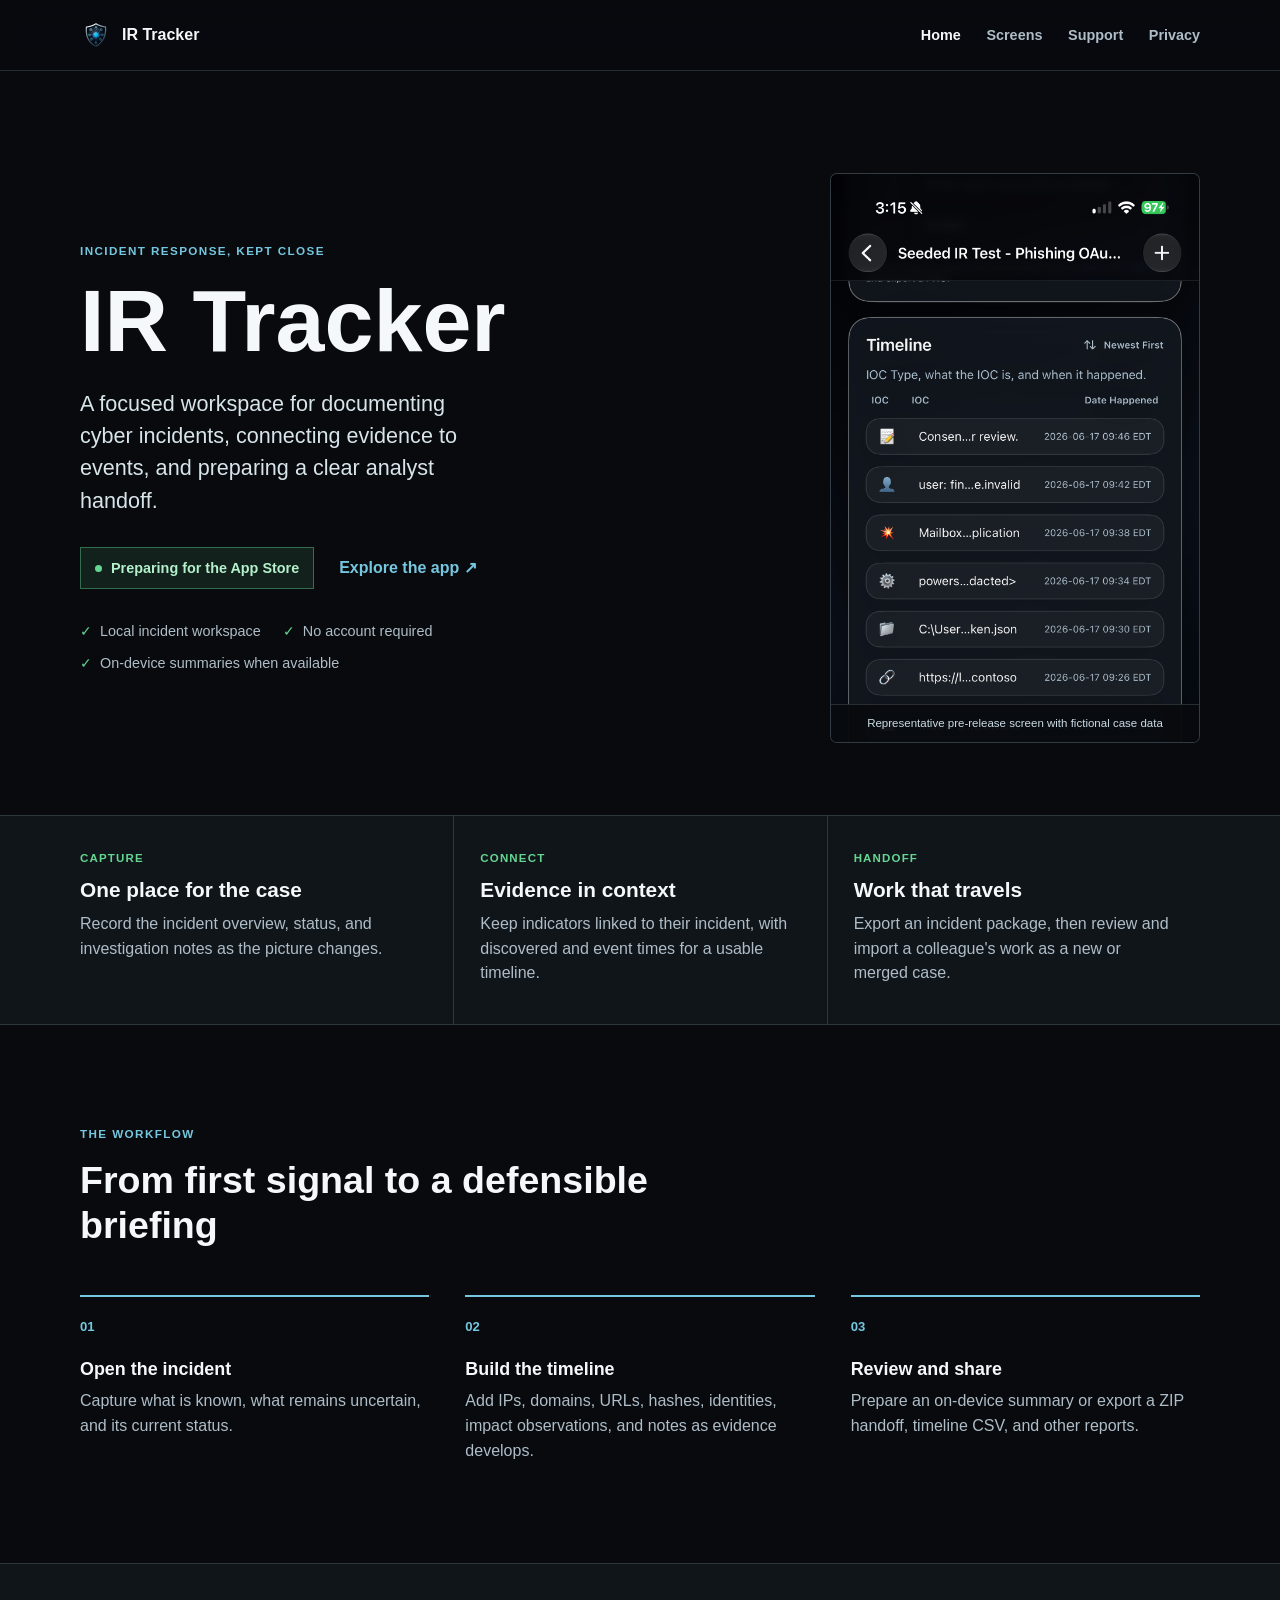
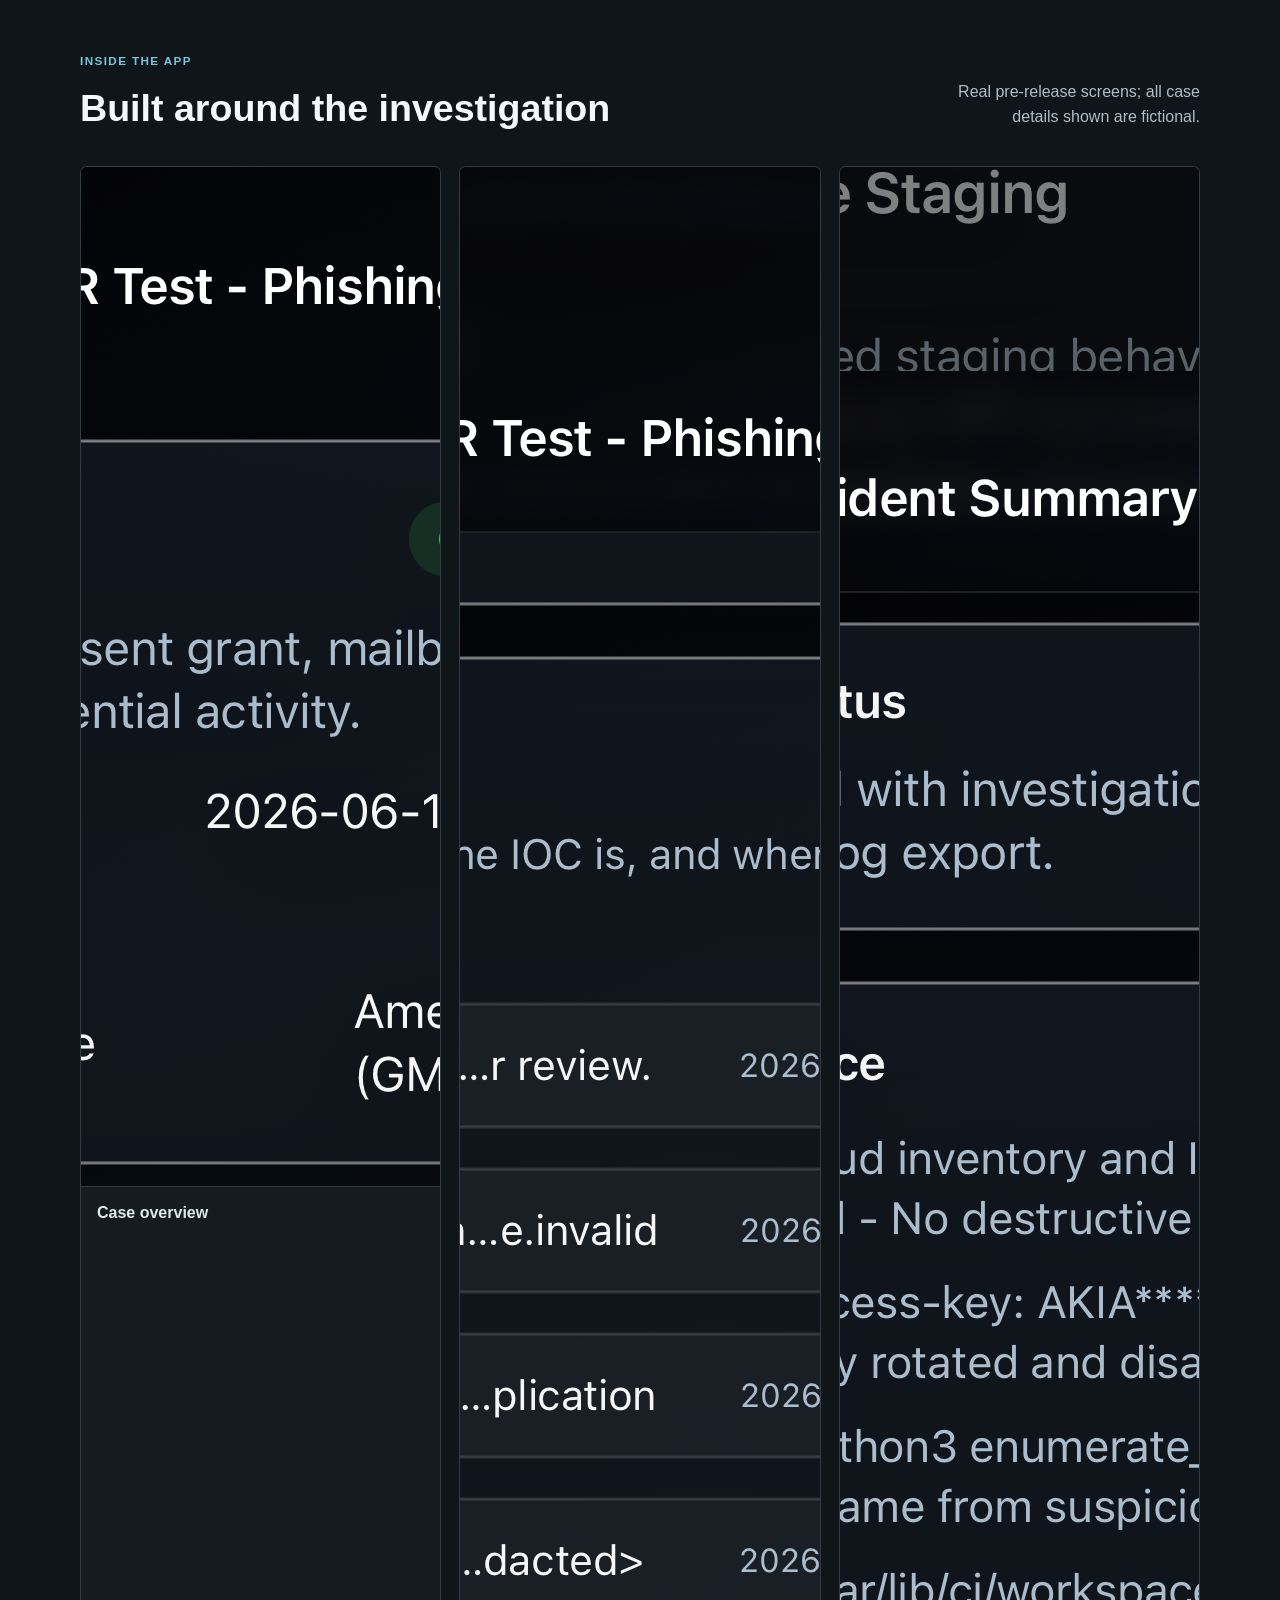
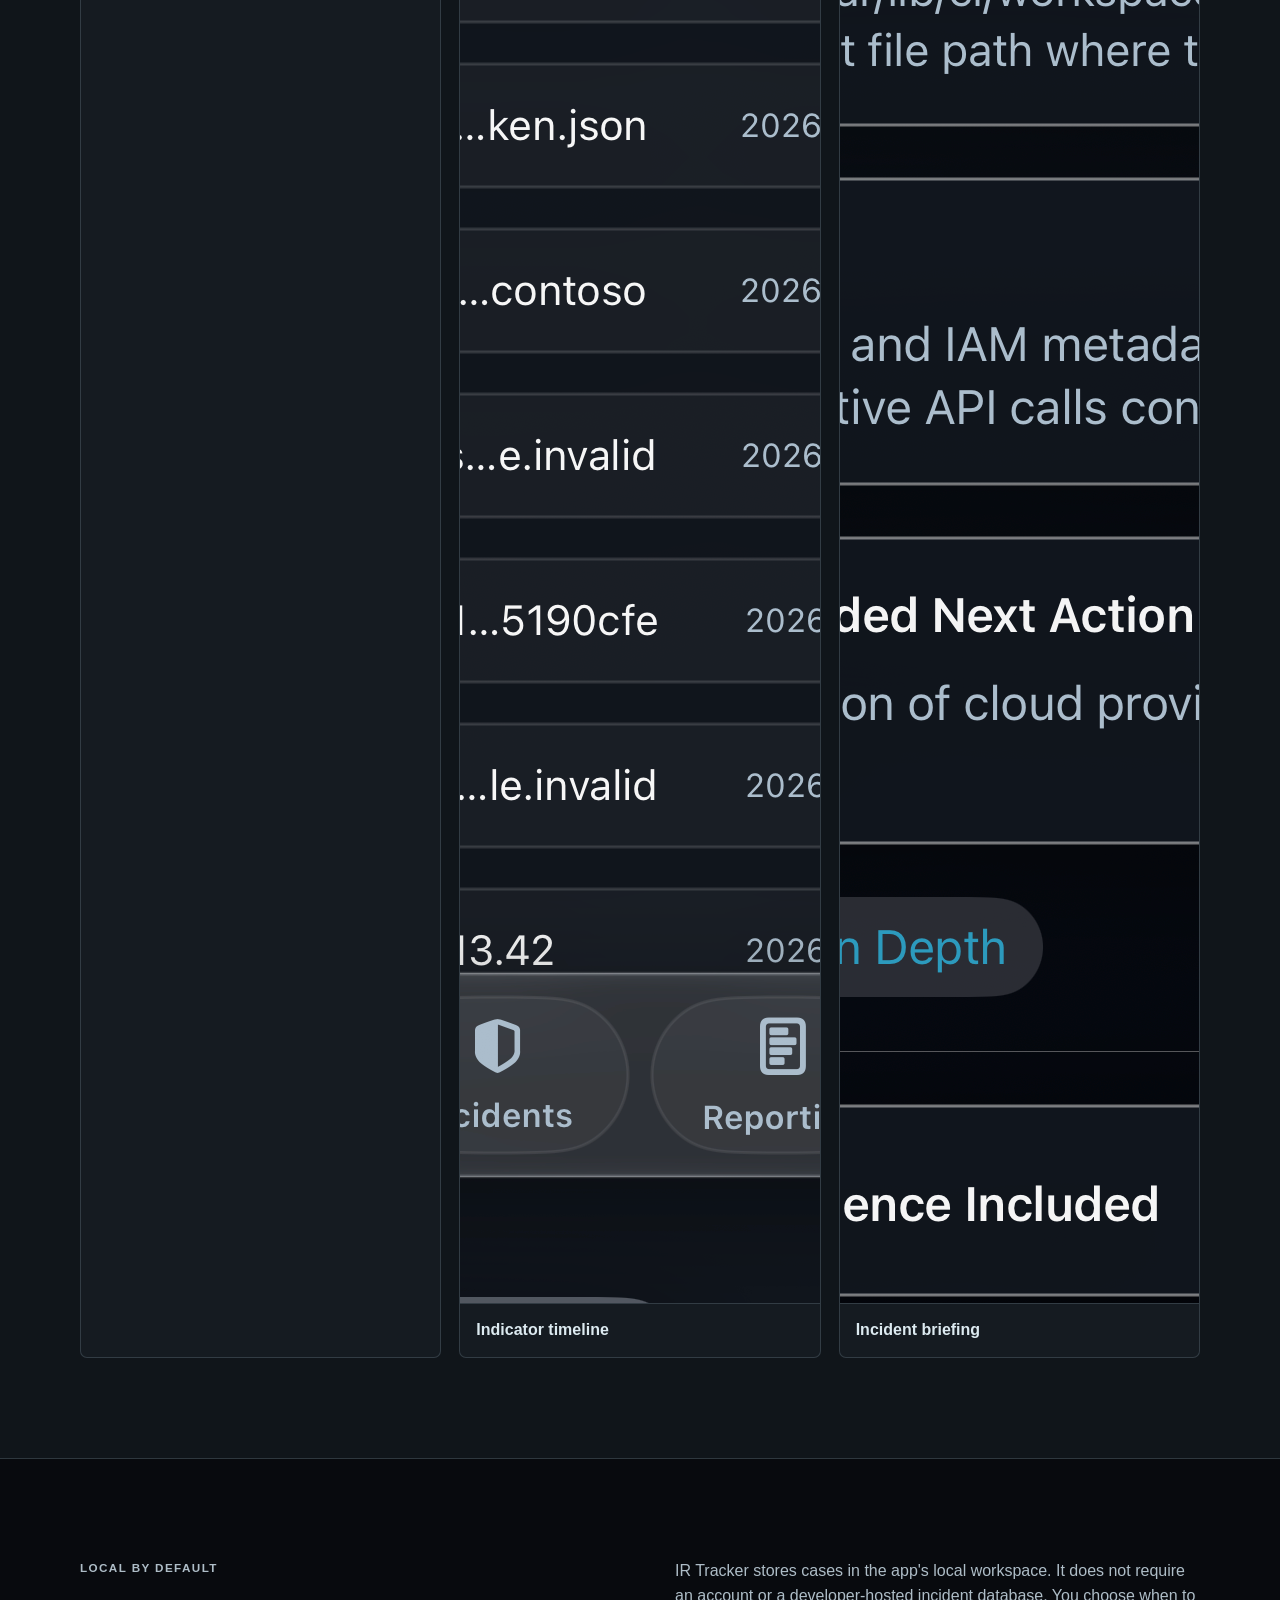
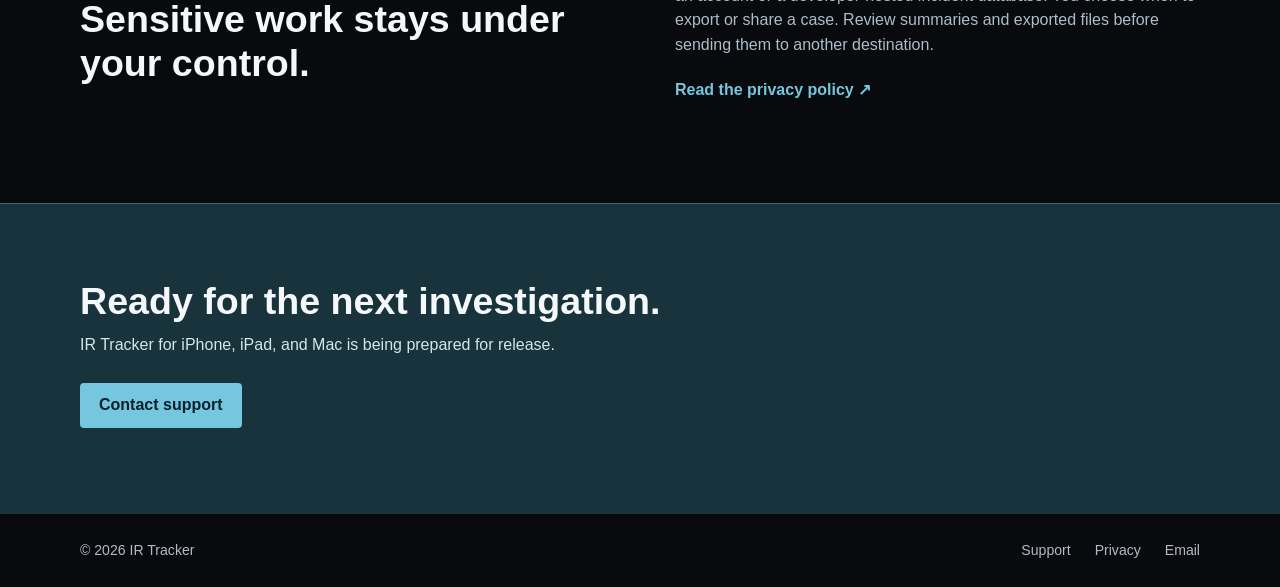
==== index.html @ dd18eca6 "Build IR Tracker public site" ====
<!doctype html>
<html lang="en">
<head>
  <meta charset="utf-8">
  <meta name="viewport" content="width=device-width, initial-scale=1, viewport-fit=cover">
  <meta name="description" content="IR Tracker is a local-first incident response workspace for cases, evidence, timelines, on-device summaries, and analyst handoffs on iPhone, iPad, and Mac.">
  <meta property="og:type" content="website">
  <meta property="og:title" content="IR Tracker | Cybersecurity Incident Tracker">
  <meta property="og:description" content="Keep the investigation, evidence, and handoff in one place.">
  <title>IR Tracker | Cybersecurity Incident Tracker</title>
  <link rel="icon" type="image/png" href="assets/app-icon.png">
  <link rel="apple-touch-icon" href="assets/app-icon.png">
  <link rel="stylesheet" href="styles.css">
</head>
<body>
  <header class="site-header">
    <div class="wrap header-inner">
      <a class="brand" href="index.html" aria-label="IR Tracker home"><img src="assets/app-icon.png" width="32" height="32" alt=""><span>IR Tracker</span></a>
      <nav aria-label="Main navigation"><a href="index.html" aria-current="page">Home</a><a href="#screens">Screens</a><a href="support.html">Support</a><a href="privacy.html">Privacy</a></nav>
    </div>
  </header>

  <main>
    <section class="intro wrap">
      <div class="intro-copy">
        <p class="eyebrow">Incident response, kept close</p>
        <h1>IR Tracker</h1>
        <p class="lead">A focused workspace for documenting cyber incidents, connecting evidence to events, and preparing a clear analyst handoff.</p>
        <div class="intro-actions"><span class="availability">Preparing for the App Store</span><a class="text-link" href="#screens">Explore the app <span aria-hidden="true">↗</span></a></div>
        <ul class="trust-list"><li>Local incident workspace</li><li>No account required</li><li>On-device summaries when available</li></ul>
      </div>
      <div class="intro-preview"><img src="assets/timeline.png" width="1260" height="2736" alt="IR Tracker incident timeline showing indicators and event times for a fictional case"><span>Representative pre-release screen with fictional case data</span></div>
    </section>

    <section class="feature-band">
      <div class="wrap feature-grid">
        <article><span class="feature-label">Capture</span><h2>One place for the case</h2><p>Record the incident overview, status, and investigation notes as the picture changes.</p></article>
        <article><span class="feature-label">Connect</span><h2>Evidence in context</h2><p>Keep indicators linked to their incident, with discovered and event times for a usable timeline.</p></article>
        <article><span class="feature-label">Handoff</span><h2>Work that travels</h2><p>Export an incident package, then review and import a colleague's work as a new or merged case.</p></article>
      </div>
    </section>

    <section class="section wrap workflow" id="workflow">
      <p class="eyebrow">The workflow</p><h2>From first signal to a defensible briefing</h2>
      <div class="steps"><div><span>01</span><h3>Open the incident</h3><p>Capture what is known, what remains uncertain, and its current status.</p></div><div><span>02</span><h3>Build the timeline</h3><p>Add IPs, domains, URLs, hashes, identities, impact observations, and notes as evidence develops.</p></div><div><span>03</span><h3>Review and share</h3><p>Prepare an on-device summary or export a ZIP handoff, timeline CSV, and other reports.</p></div></div>
    </section>

    <section class="screens-band" id="screens"><div class="wrap"><div class="section-heading"><div><p class="eyebrow">Inside the app</p><h2>Built around the investigation</h2></div><p>Real pre-release screens; all case details shown are fictional.</p></div><div class="screen-grid"><figure><img src="assets/incident.png" width="1260" height="1019" loading="lazy" alt="Incident overview and status for a fictional case"><figcaption>Case overview</figcaption></figure><figure><img src="assets/timeline.png" width="1260" height="2736" loading="lazy" alt="Chronological indicator list for a fictional incident"><figcaption>Indicator timeline</figcaption></figure><figure><img src="assets/summary.png" width="1260" height="2736" loading="lazy" alt="On-device incident briefing with status, evidence, impact, and next action"><figcaption>Incident briefing</figcaption></figure></div></div></section>

    <section class="section wrap privacy-note"><div><p class="eyebrow">Local by default</p><h2>Sensitive work stays under your control.</h2></div><div><p>IR Tracker stores cases in the app's local workspace. It does not require an account or a developer-hosted incident database. You choose when to export or share a case. Review summaries and exported files before sending them to another destination.</p><a class="text-link" href="privacy.html">Read the privacy policy <span aria-hidden="true">↗</span></a></div></section>
    <section class="closing"><div class="wrap"><h2>Ready for the next investigation.</h2><p>IR Tracker for iPhone, iPad, and Mac is being prepared for release.</p><a href="mailto:cyberirtracker@gmail.com" class="button">Contact support</a></div></section>
  </main>
  <footer><div class="wrap footer-inner"><span>© 2026 IR Tracker</span><div><a href="support.html">Support</a><a href="privacy.html">Privacy</a><a href="mailto:cyberirtracker@gmail.com">Email</a></div></div></footer>
</body>
</html>
---- styles.css ----
:root{color-scheme:dark;--bg:#080a0e;--surface:#151b21;--surface2:#1c252b;--text:#f4f8fa;--muted:#aebdc7;--line:rgba(180,211,225,.18);--cyan:#75c7df;--green:#65d692;--amber:#e9bd69}
*{box-sizing:border-box}
html{scroll-behavior:smooth}
body{margin:0;background:var(--bg);color:var(--text);font:16px/1.55 "Avenir Next","SF Pro Display","Segoe UI",sans-serif;-webkit-text-size-adjust:100%}
img{max-width:100%;display:block}
a{color:var(--cyan)}
a:hover{color:#b0e8f5}
a:focus-visible{outline:2px solid var(--amber);outline-offset:4px}
.wrap{width:min(1120px,calc(100% - 40px));margin-inline:auto}
.site-header{position:sticky;top:0;z-index:10;background:rgba(8,10,14,.93);border-bottom:1px solid var(--line);backdrop-filter:blur(12px);padding-top:env(safe-area-inset-top,0px)}
.header-inner{min-height:70px;display:flex;align-items:center;justify-content:space-between;gap:20px}
.brand{display:inline-flex;align-items:center;gap:10px;color:var(--text);text-decoration:none;font-weight:750;white-space:nowrap}
.brand img{border-radius:7px}
nav{display:flex;align-items:center;gap:clamp(12px,2vw,28px);flex-wrap:wrap}
nav a{color:var(--muted);text-decoration:none;font-size:.9rem;font-weight:600}
nav a[aria-current],nav a:hover{color:var(--text)}
h1,h2,h3,p{margin:0}
h1{font-size:clamp(3rem,7vw,5.5rem);line-height:1.05;letter-spacing:0}
h2{font-size:clamp(1.65rem,3vw,2.35rem);line-height:1.18}
h3{font-size:1.12rem;line-height:1.3}
.eyebrow{color:var(--cyan);text-transform:uppercase;font-size:.73rem;letter-spacing:.12em;font-weight:800;margin-bottom:15px}
.intro{display:grid;grid-template-columns:minmax(0,1fr) minmax(250px,370px);align-items:center;gap:clamp(36px,7vw,100px);padding-block:clamp(58px,8vw,112px) 72px}
.intro-copy{max-width:610px}
.lead{font-size:clamp(1.12rem,2vw,1.35rem);color:#d7e5eb;max-width:34ch;margin-top:20px;line-height:1.5}
.intro-actions{display:flex;flex-wrap:wrap;align-items:center;gap:25px;margin-top:30px}
.availability{display:inline-flex;align-items:center;min-height:42px;padding:8px 14px;border:1px solid rgba(101,214,146,.42);background:rgba(101,214,146,.11);color:#b3f0cb;font-size:.9rem;font-weight:700}
.availability:before{content:"";width:7px;height:7px;background:var(--green);border-radius:50%;margin-right:9px}
.text-link{text-decoration:none;font-weight:700}
.trust-list{display:flex;flex-wrap:wrap;gap:10px 22px;color:var(--muted);font-size:.9rem;padding:0;margin:31px 0 0;list-style:none}
.trust-list li:before{content:"✓";color:var(--green);margin-right:8px}
.intro-preview{height:min(570px,58vw);min-height:380px;position:relative;overflow:hidden;border:1px solid var(--line);border-radius:7px;background:var(--surface)}
.intro-preview img{width:100%;height:100%;object-fit:cover;object-position:top}
.intro-preview span{position:absolute;bottom:0;left:0;right:0;background:rgba(8,10,14,.95);border-top:1px solid var(--line);color:#cbdce4;font-size:.72rem;padding:10px 14px;text-align:center}
.feature-band{border-block:1px solid var(--line);background:#10151a}
.feature-grid{display:grid;grid-template-columns:repeat(3,minmax(0,1fr))}
.feature-grid article{padding:34px 26px 38px 0}
.feature-grid article+article{border-left:1px solid var(--line);padding-left:26px}
.feature-label{display:block;color:var(--green);font-size:.72rem;text-transform:uppercase;letter-spacing:.1em;font-weight:800;margin-bottom:10px}
.feature-grid h2{font-size:1.3rem;margin-bottom:9px}
.feature-grid p,.steps p,.section-heading>p,.privacy-note p{color:var(--muted)}
.section{padding-block:100px}
.workflow h2{max-width:650px}
.steps{display:grid;grid-template-columns:repeat(3,minmax(0,1fr));gap:36px;margin-top:48px}
.steps div{border-top:2px solid var(--cyan);padding-top:17px}
.steps span{color:var(--cyan);font-size:.82rem;font-weight:800}
.steps h3{margin:19px 0 8px}
.screens-band{padding:88px 0 100px;background:#10151a;border-block:1px solid var(--line)}
.section-heading{display:flex;justify-content:space-between;align-items:end;gap:32px;margin-bottom:36px}
.section-heading>p{max-width:28ch;text-align:right}
.screen-grid{display:grid;grid-template-columns:1fr 1fr 1fr;gap:18px}
figure{margin:0;background:var(--surface);border:1px solid var(--line);border-radius:7px;overflow:hidden}
figure img{width:100%;aspect-ratio:4/5;object-fit:cover;object-position:top;background:#080a0e}
figcaption{padding:14px 16px;color:#dceaf0;font-weight:700;border-top:1px solid var(--line)}
.privacy-note{display:grid;grid-template-columns:1fr 1fr;gap:70px}
.privacy-note p{margin:0 0 20px}
.closing{padding:75px 0 85px;background:#18333b;border-top:1px solid rgba(117,199,223,.34)}
.closing h2{margin-bottom:10px}
.closing p{color:#d2e6eb;margin-bottom:25px}
.button{display:inline-flex;padding:10px 19px;min-height:44px;align-items:center;background:var(--cyan);color:#08202a;font-weight:800;text-decoration:none;border-radius:4px}
.button:hover{background:#aee5f1;color:#08202a}
footer{border-top:1px solid var(--line);color:var(--muted);padding:26px 0 calc(26px + env(safe-area-inset-bottom,0px));font-size:.88rem}
.footer-inner,.footer-inner div{display:flex;justify-content:space-between;gap:24px;flex-wrap:wrap}
footer a{color:var(--muted);text-decoration:none}
.document{max-width:820px;padding-block:70px 100px;min-height:70vh}
.document h1{font-size:clamp(2.6rem,6vw,4.25rem);margin-bottom:24px}
.document p{color:#c9d7df;line-height:1.72;margin-bottom:20px}
.document .document-lead{font-size:1.17rem;color:var(--text);line-height:1.6;margin-bottom:28px}
.document h2{font-size:1.4rem;margin:42px 0 10px;padding-top:14px;border-top:1px solid var(--line)}
.faq{border-top:1px solid var(--line)}
.faq section{padding:22px 0;border-bottom:1px solid var(--line)}
.faq h3{margin-bottom:8px}
.faq p{margin:0}
@media(max-width:760px){.header-inner{align-items:start;flex-direction:column;padding-block:13px;gap:9px}nav{width:100%;gap:17px}.intro{grid-template-columns:1fr;padding-top:48px;gap:37px}.intro-preview{width:min(400px,100%);height:480px;min-height:0}.feature-grid,.steps,.screen-grid,.privacy-note{grid-template-columns:1fr}.feature-grid article,.feature-grid article+article{border-left:0;border-top:1px solid var(--line);padding:22px 0}.section{padding-block:64px}.steps{gap:27px;margin-top:33px}.screens-band{padding-block:64px}.section-heading{display:block}.section-heading>p{text-align:left;margin-top:16px}.screen-grid{grid-template-columns:repeat(2,minmax(0,1fr))}.screen-grid figure:first-child{grid-column:1/-1}.privacy-note{gap:24px}}
@media(max-width:480px){.wrap{width:calc(100% - 32px)}.screen-grid{grid-template-columns:1fr}.screen-grid figure:first-child{grid-column:auto}figure img{aspect-ratio:4/4}.intro-preview{height:430px}nav{gap:13px}nav a{font-size:.84rem}}
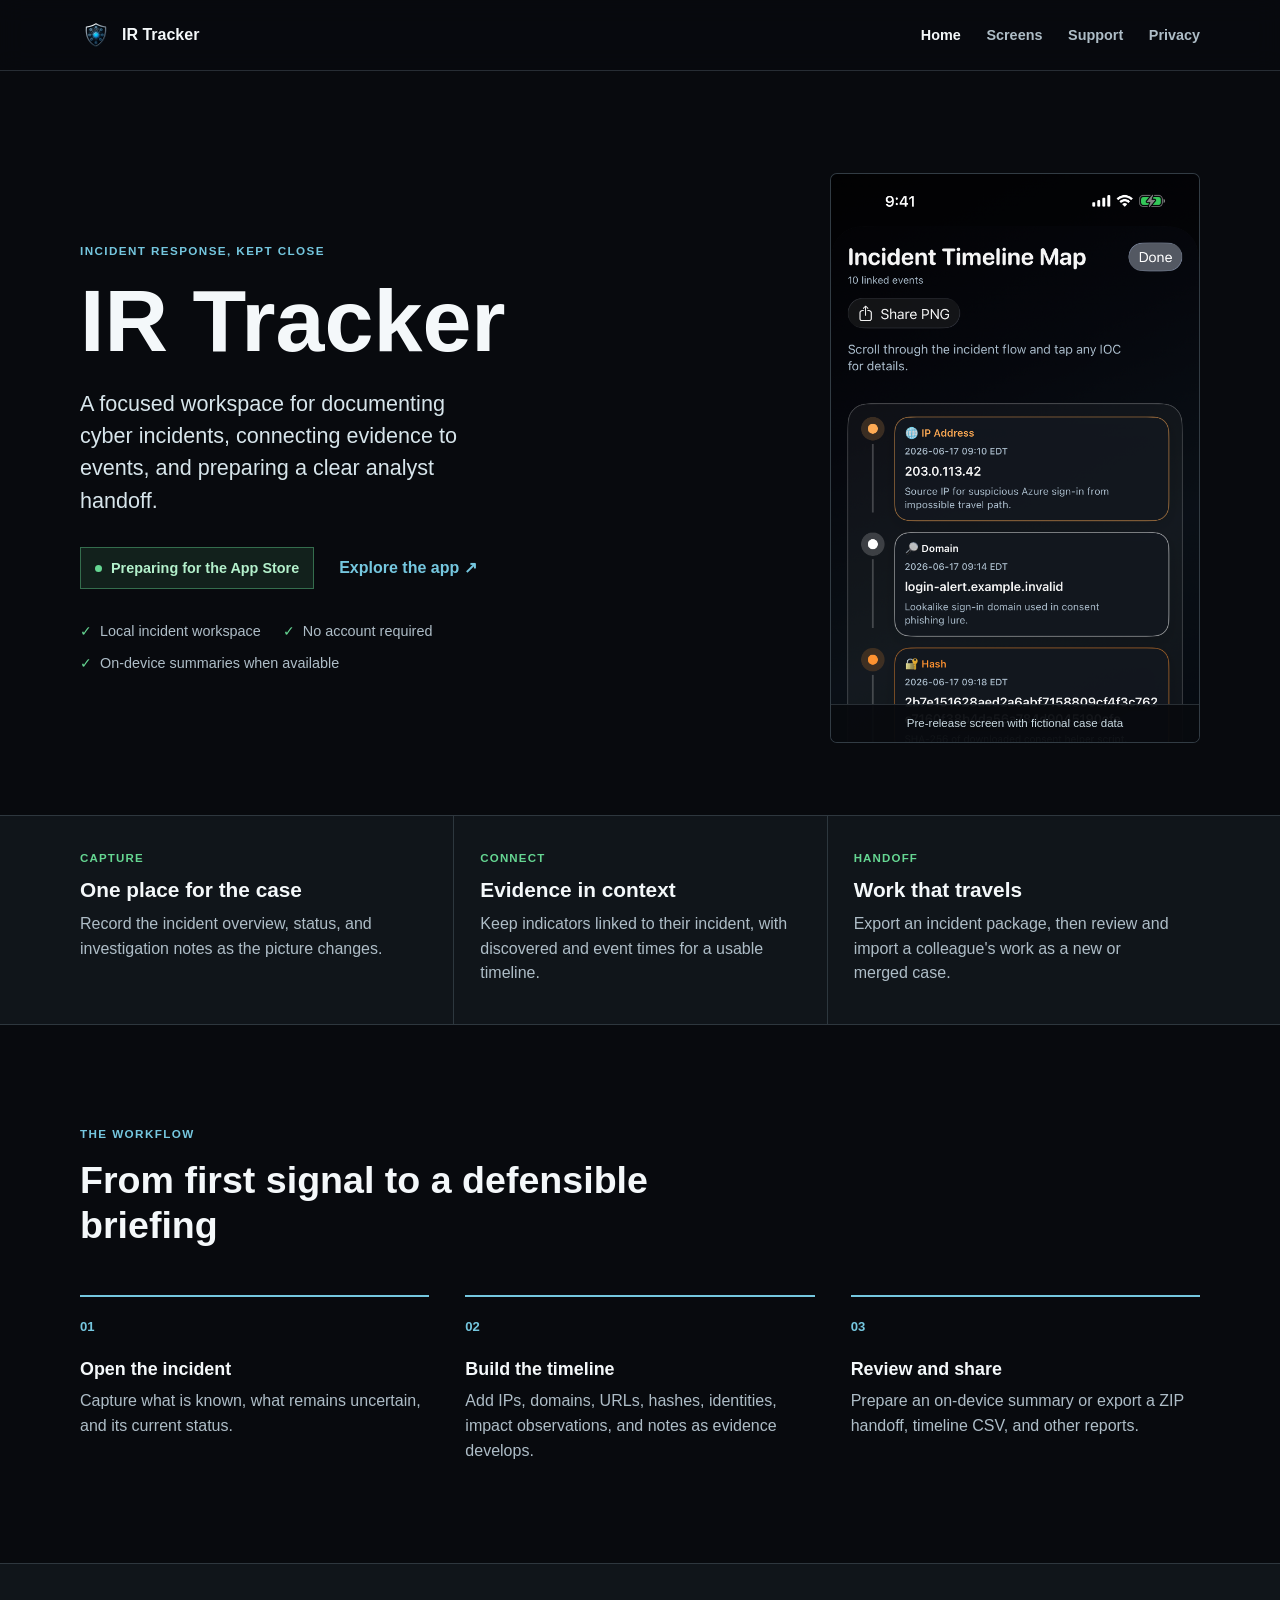
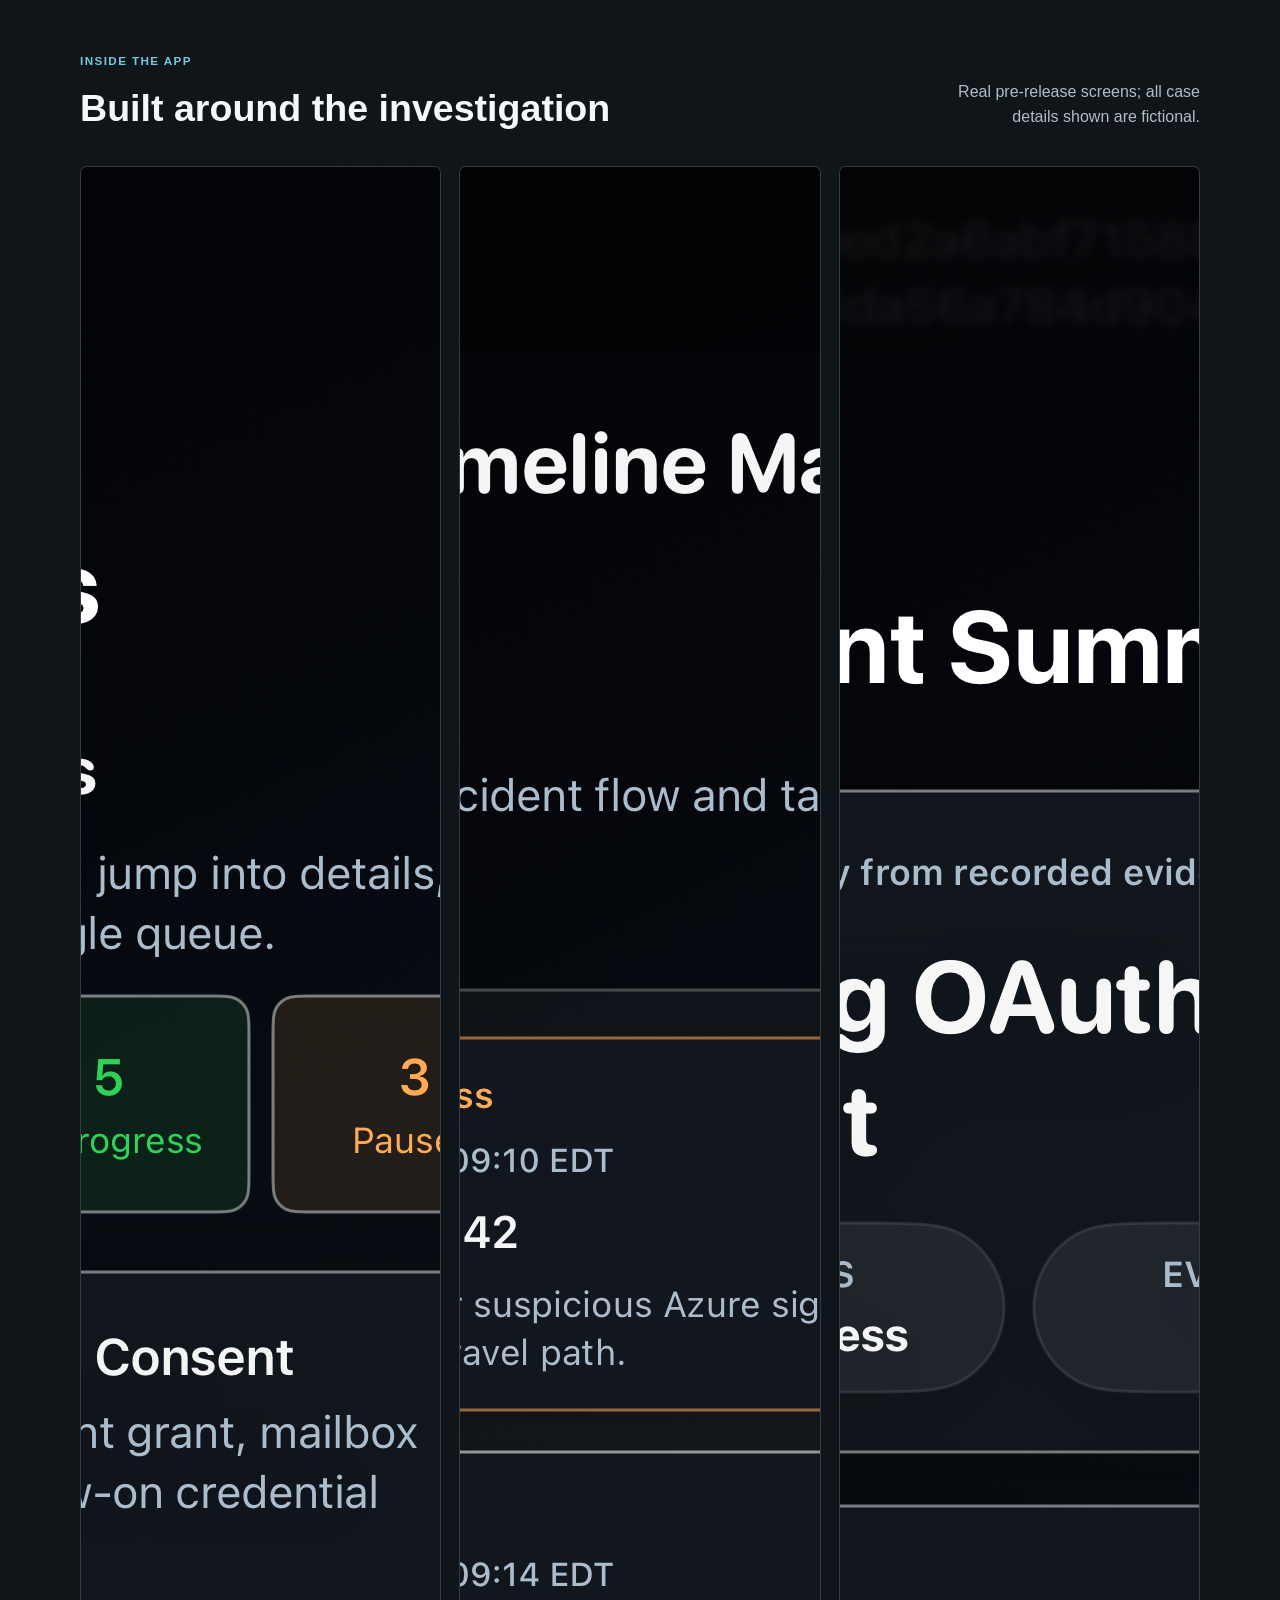
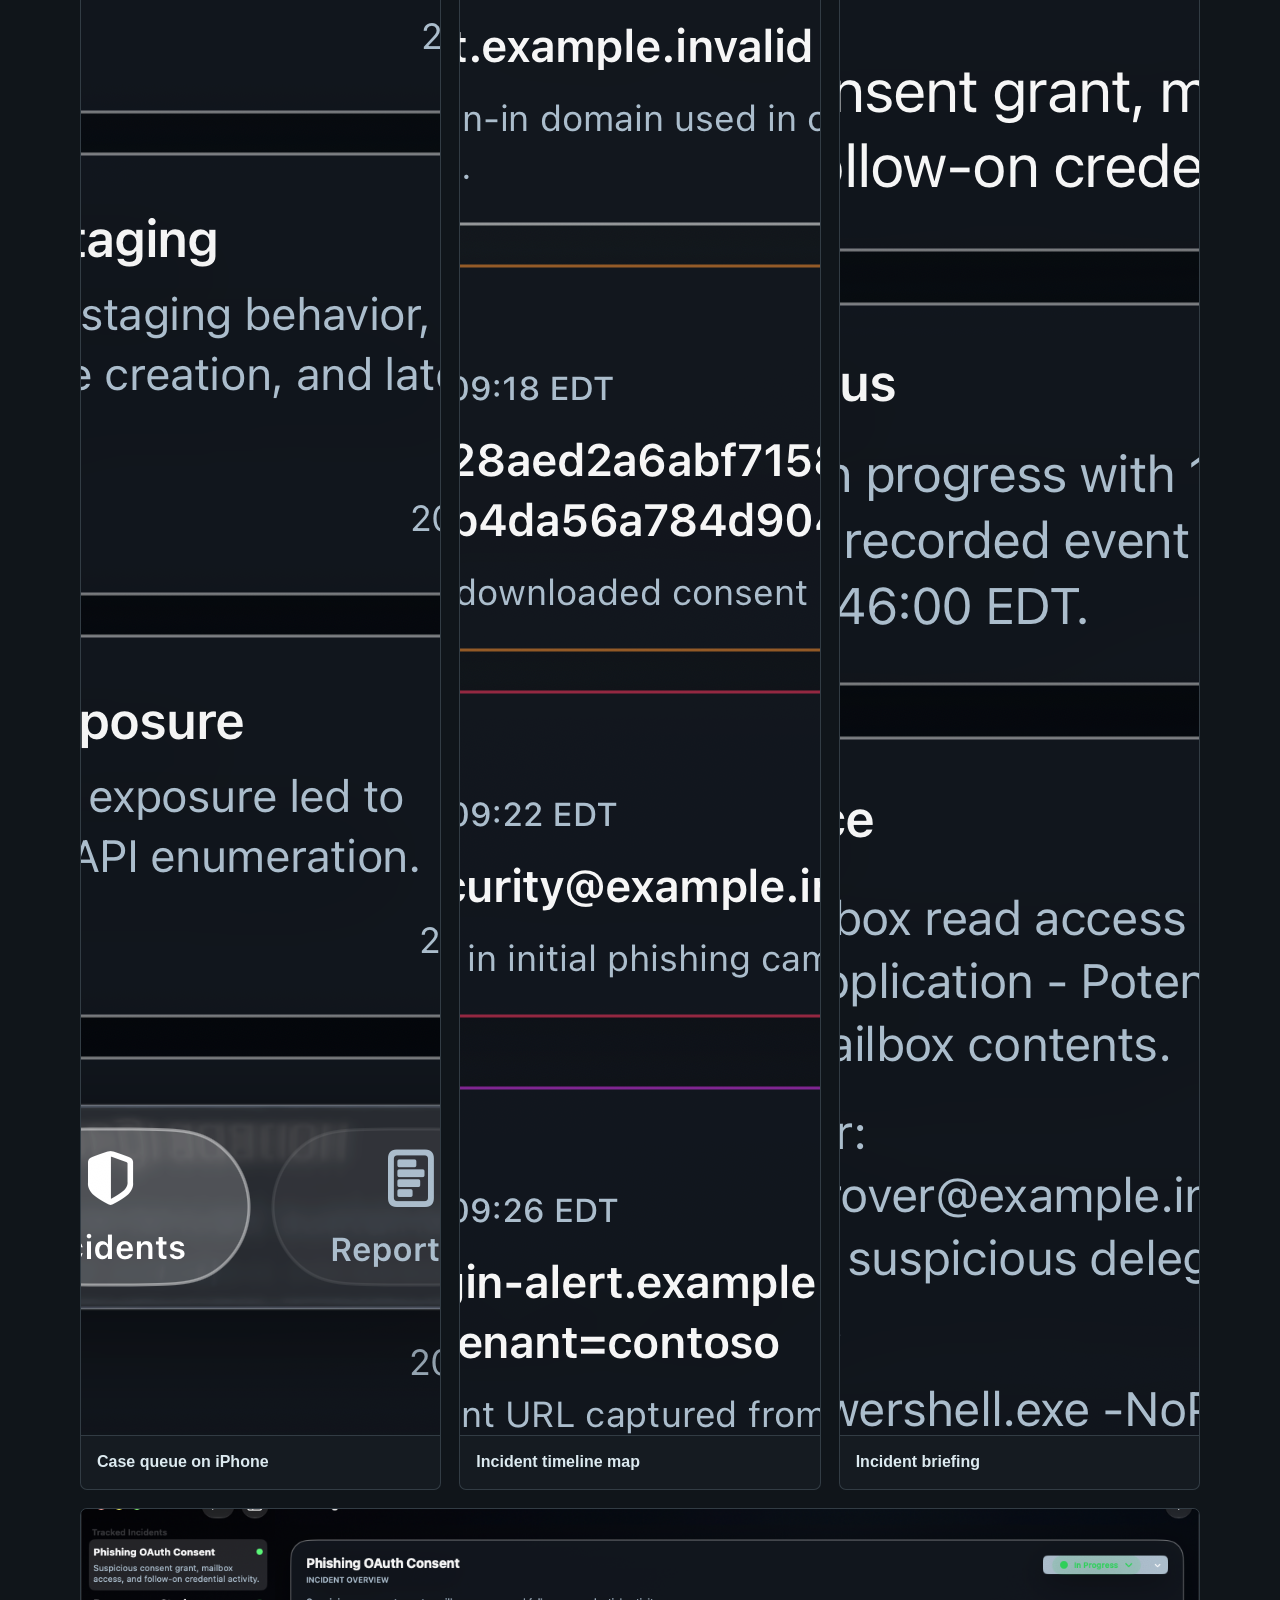
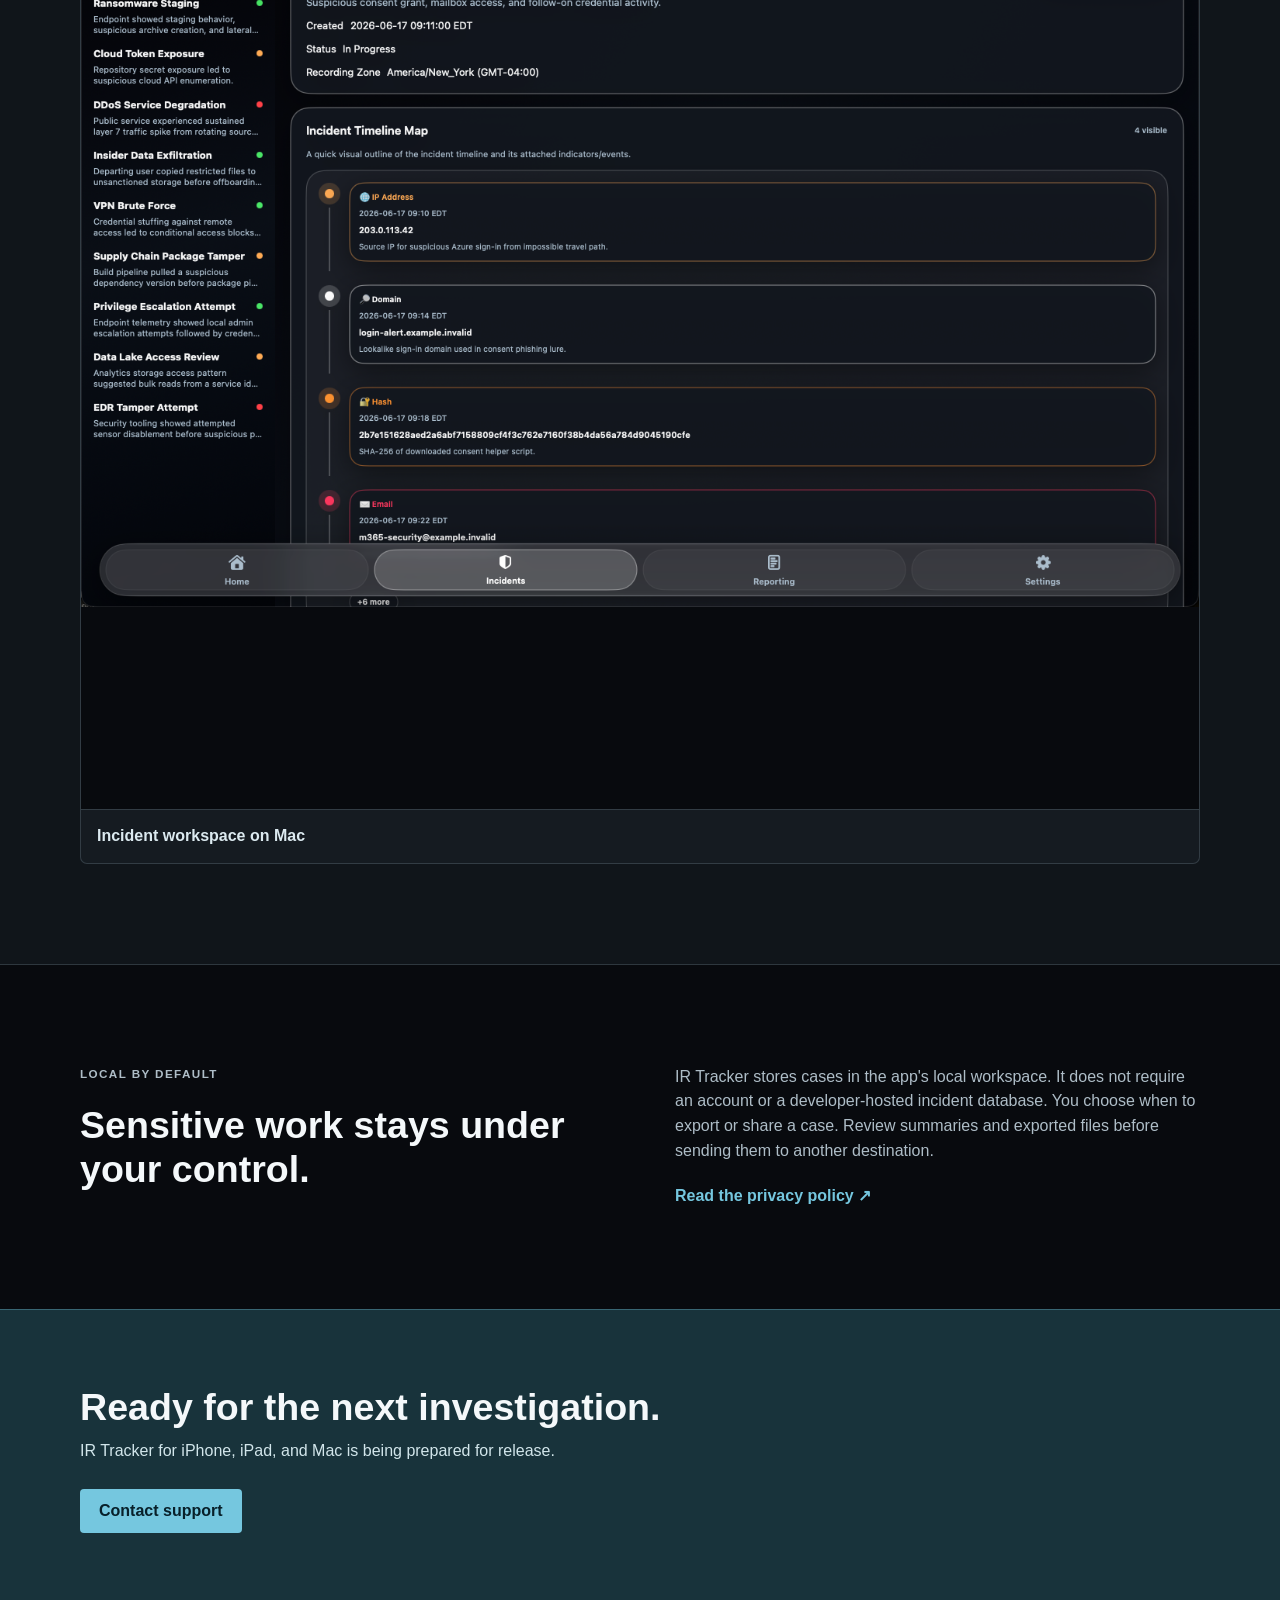
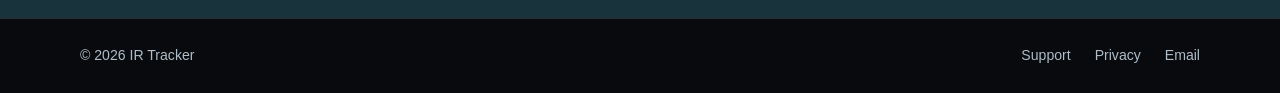
==== commit 75f4a787: "Refresh site screenshots for iPhone and Mac" ====
--- a/index.html
+++ b/index.html
@@ -29,7 +29,7 @@
         <div class="intro-actions"><span class="availability">Preparing for the App Store</span><a class="text-link" href="#screens">Explore the app <span aria-hidden="true">↗</span></a></div>
         <ul class="trust-list"><li>Local incident workspace</li><li>No account required</li><li>On-device summaries when available</li></ul>
       </div>
-      <div class="intro-preview"><img src="assets/timeline.png" width="1260" height="2736" alt="IR Tracker incident timeline showing indicators and event times for a fictional case"><span>Representative pre-release screen with fictional case data</span></div>
+      <div class="intro-preview"><img src="assets/timeline.png" width="1320" height="2868" alt="IR Tracker timeline map connecting indicators and events for a fictional incident"><span>Pre-release screen with fictional case data</span></div>
     </section>
 
     <section class="feature-band">
@@ -45,7 +45,7 @@
       <div class="steps"><div><span>01</span><h3>Open the incident</h3><p>Capture what is known, what remains uncertain, and its current status.</p></div><div><span>02</span><h3>Build the timeline</h3><p>Add IPs, domains, URLs, hashes, identities, impact observations, and notes as evidence develops.</p></div><div><span>03</span><h3>Review and share</h3><p>Prepare an on-device summary or export a ZIP handoff, timeline CSV, and other reports.</p></div></div>
     </section>
 
-    <section class="screens-band" id="screens"><div class="wrap"><div class="section-heading"><div><p class="eyebrow">Inside the app</p><h2>Built around the investigation</h2></div><p>Real pre-release screens; all case details shown are fictional.</p></div><div class="screen-grid"><figure><img src="assets/incident.png" width="1260" height="1019" loading="lazy" alt="Incident overview and status for a fictional case"><figcaption>Case overview</figcaption></figure><figure><img src="assets/timeline.png" width="1260" height="2736" loading="lazy" alt="Chronological indicator list for a fictional incident"><figcaption>Indicator timeline</figcaption></figure><figure><img src="assets/summary.png" width="1260" height="2736" loading="lazy" alt="On-device incident briefing with status, evidence, impact, and next action"><figcaption>Incident briefing</figcaption></figure></div></div></section>
+    <section class="screens-band" id="screens"><div class="wrap"><div class="section-heading"><div><p class="eyebrow">Inside the app</p><h2>Built around the investigation</h2></div><p>Real pre-release screens; all case details shown are fictional.</p></div><div class="screen-grid"><figure><img src="assets/incident.png" width="1320" height="2868" loading="lazy" alt="iPhone incident queue showing status and evidence counts for fictional cases"><figcaption>Case queue on iPhone</figcaption></figure><figure><img src="assets/timeline.png" width="1320" height="2868" loading="lazy" alt="iPhone timeline map showing evidence connected to a fictional incident"><figcaption>Incident timeline map</figcaption></figure><figure><img src="assets/summary.png" width="1320" height="2868" loading="lazy" alt="iPhone incident briefing with status, evidence, impact, and next action"><figcaption>Incident briefing</figcaption></figure><figure class="mac-screen"><img src="assets/mac-incident.png" width="1440" height="900" loading="lazy" alt="Mac incident workspace with case list and detailed timeline map"><figcaption>Incident workspace on Mac</figcaption></figure></div></div></section>
 
     <section class="section wrap privacy-note"><div><p class="eyebrow">Local by default</p><h2>Sensitive work stays under your control.</h2></div><div><p>IR Tracker stores cases in the app's local workspace. It does not require an account or a developer-hosted incident database. You choose when to export or share a case. Review summaries and exported files before sending them to another destination.</p><a class="text-link" href="privacy.html">Read the privacy policy <span aria-hidden="true">↗</span></a></div></section>
     <section class="closing"><div class="wrap"><h2>Ready for the next investigation.</h2><p>IR Tracker for iPhone, iPad, and Mac is being prepared for release.</p><a href="mailto:cyberirtracker@gmail.com" class="button">Contact support</a></div></section>
--- a/styles.css
+++ b/styles.css
@@ -50,6 +50,8 @@
 .screen-grid{display:grid;grid-template-columns:1fr 1fr 1fr;gap:18px}
 figure{margin:0;background:var(--surface);border:1px solid var(--line);border-radius:7px;overflow:hidden}
 figure img{width:100%;aspect-ratio:4/5;object-fit:cover;object-position:top;background:#080a0e}
+figure.mac-screen{grid-column:1/-1}
+figure.mac-screen img{aspect-ratio:16/10;object-fit:contain}
 figcaption{padding:14px 16px;color:#dceaf0;font-weight:700;border-top:1px solid var(--line)}
 .privacy-note{display:grid;grid-template-columns:1fr 1fr;gap:70px}
 .privacy-note p{margin:0 0 20px}
@@ -71,4 +73,4 @@
 .faq h3{margin-bottom:8px}
 .faq p{margin:0}
 @media(max-width:760px){.header-inner{align-items:start;flex-direction:column;padding-block:13px;gap:9px}nav{width:100%;gap:17px}.intro{grid-template-columns:1fr;padding-top:48px;gap:37px}.intro-preview{width:min(400px,100%);height:480px;min-height:0}.feature-grid,.steps,.screen-grid,.privacy-note{grid-template-columns:1fr}.feature-grid article,.feature-grid article+article{border-left:0;border-top:1px solid var(--line);padding:22px 0}.section{padding-block:64px}.steps{gap:27px;margin-top:33px}.screens-band{padding-block:64px}.section-heading{display:block}.section-heading>p{text-align:left;margin-top:16px}.screen-grid{grid-template-columns:repeat(2,minmax(0,1fr))}.screen-grid figure:first-child{grid-column:1/-1}.privacy-note{gap:24px}}
-@media(max-width:480px){.wrap{width:calc(100% - 32px)}.screen-grid{grid-template-columns:1fr}.screen-grid figure:first-child{grid-column:auto}figure img{aspect-ratio:4/4}.intro-preview{height:430px}nav{gap:13px}nav a{font-size:.84rem}}
+@media(max-width:480px){.wrap{width:calc(100% - 32px)}.screen-grid{grid-template-columns:1fr}.screen-grid figure:first-child{grid-column:auto}figure img{aspect-ratio:4/4}.mac-screen img{aspect-ratio:16/10}.intro-preview{height:430px}nav{gap:13px}nav a{font-size:.84rem}}
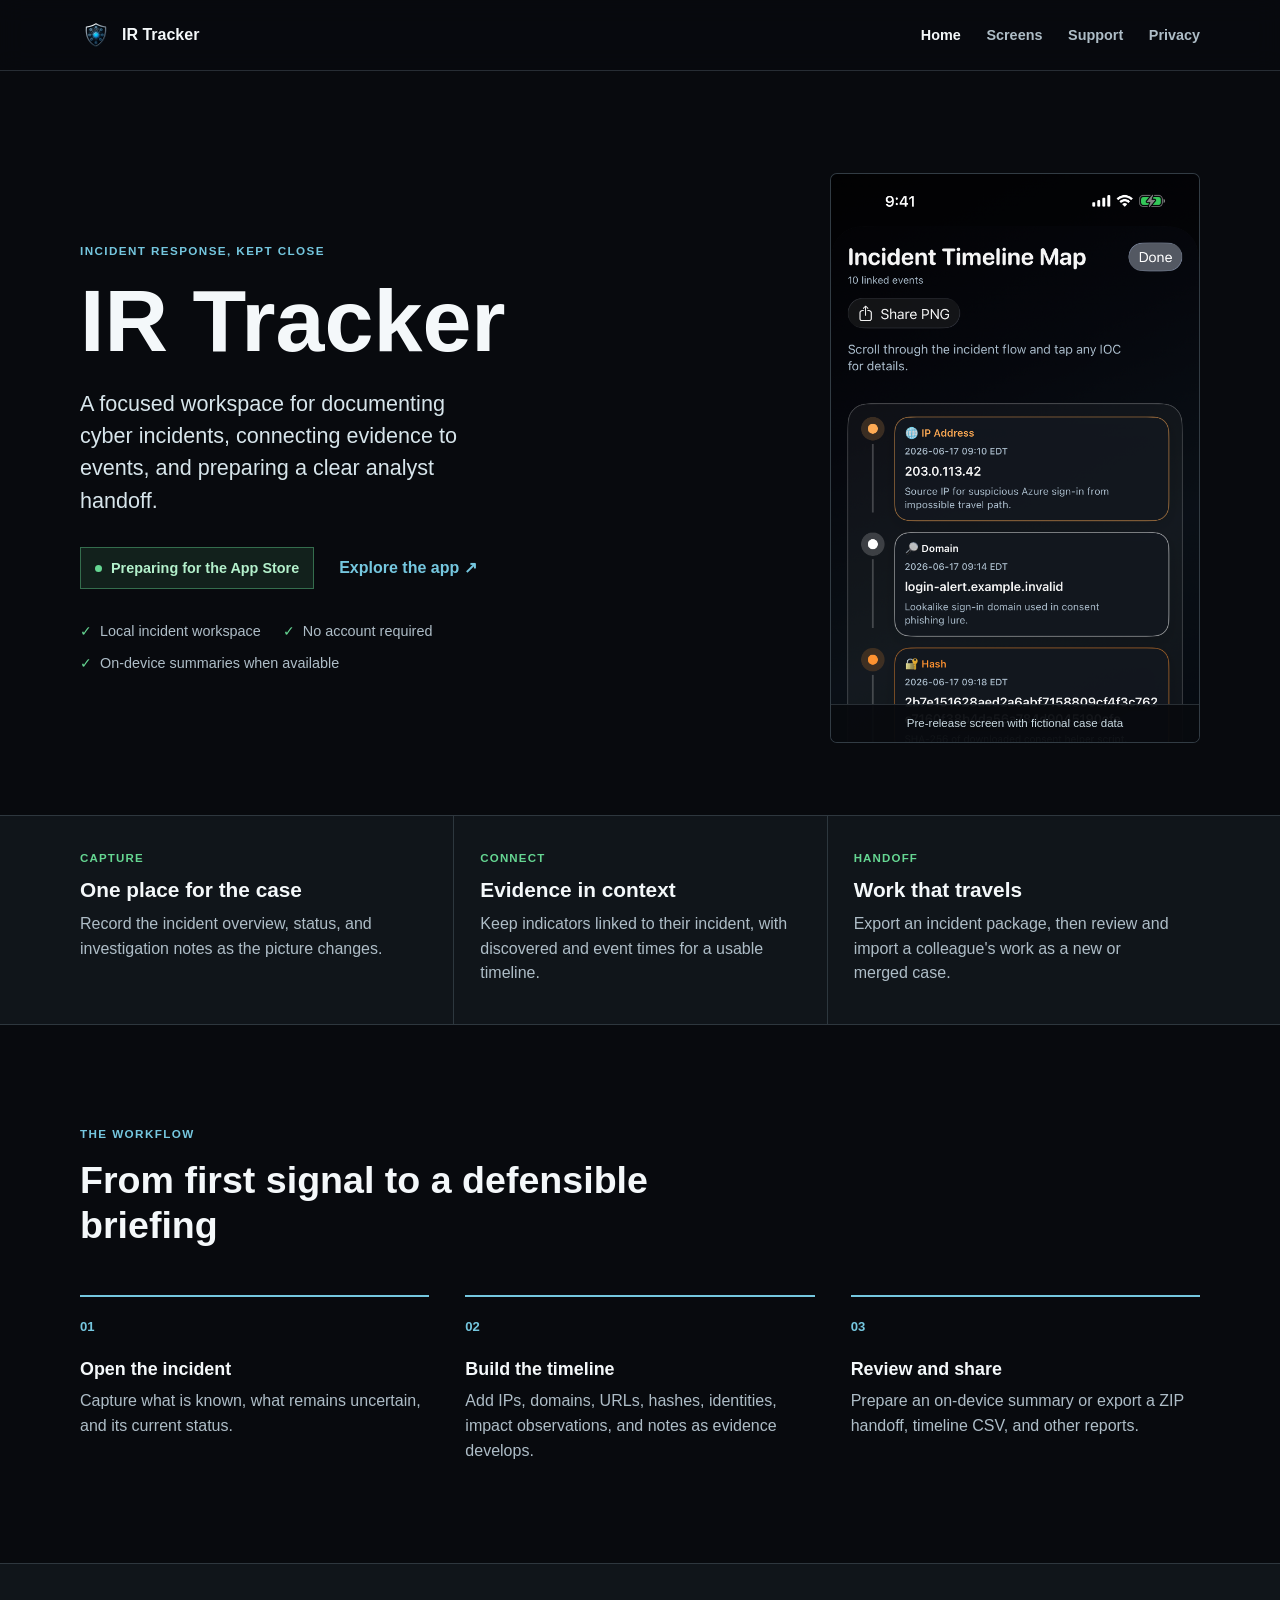
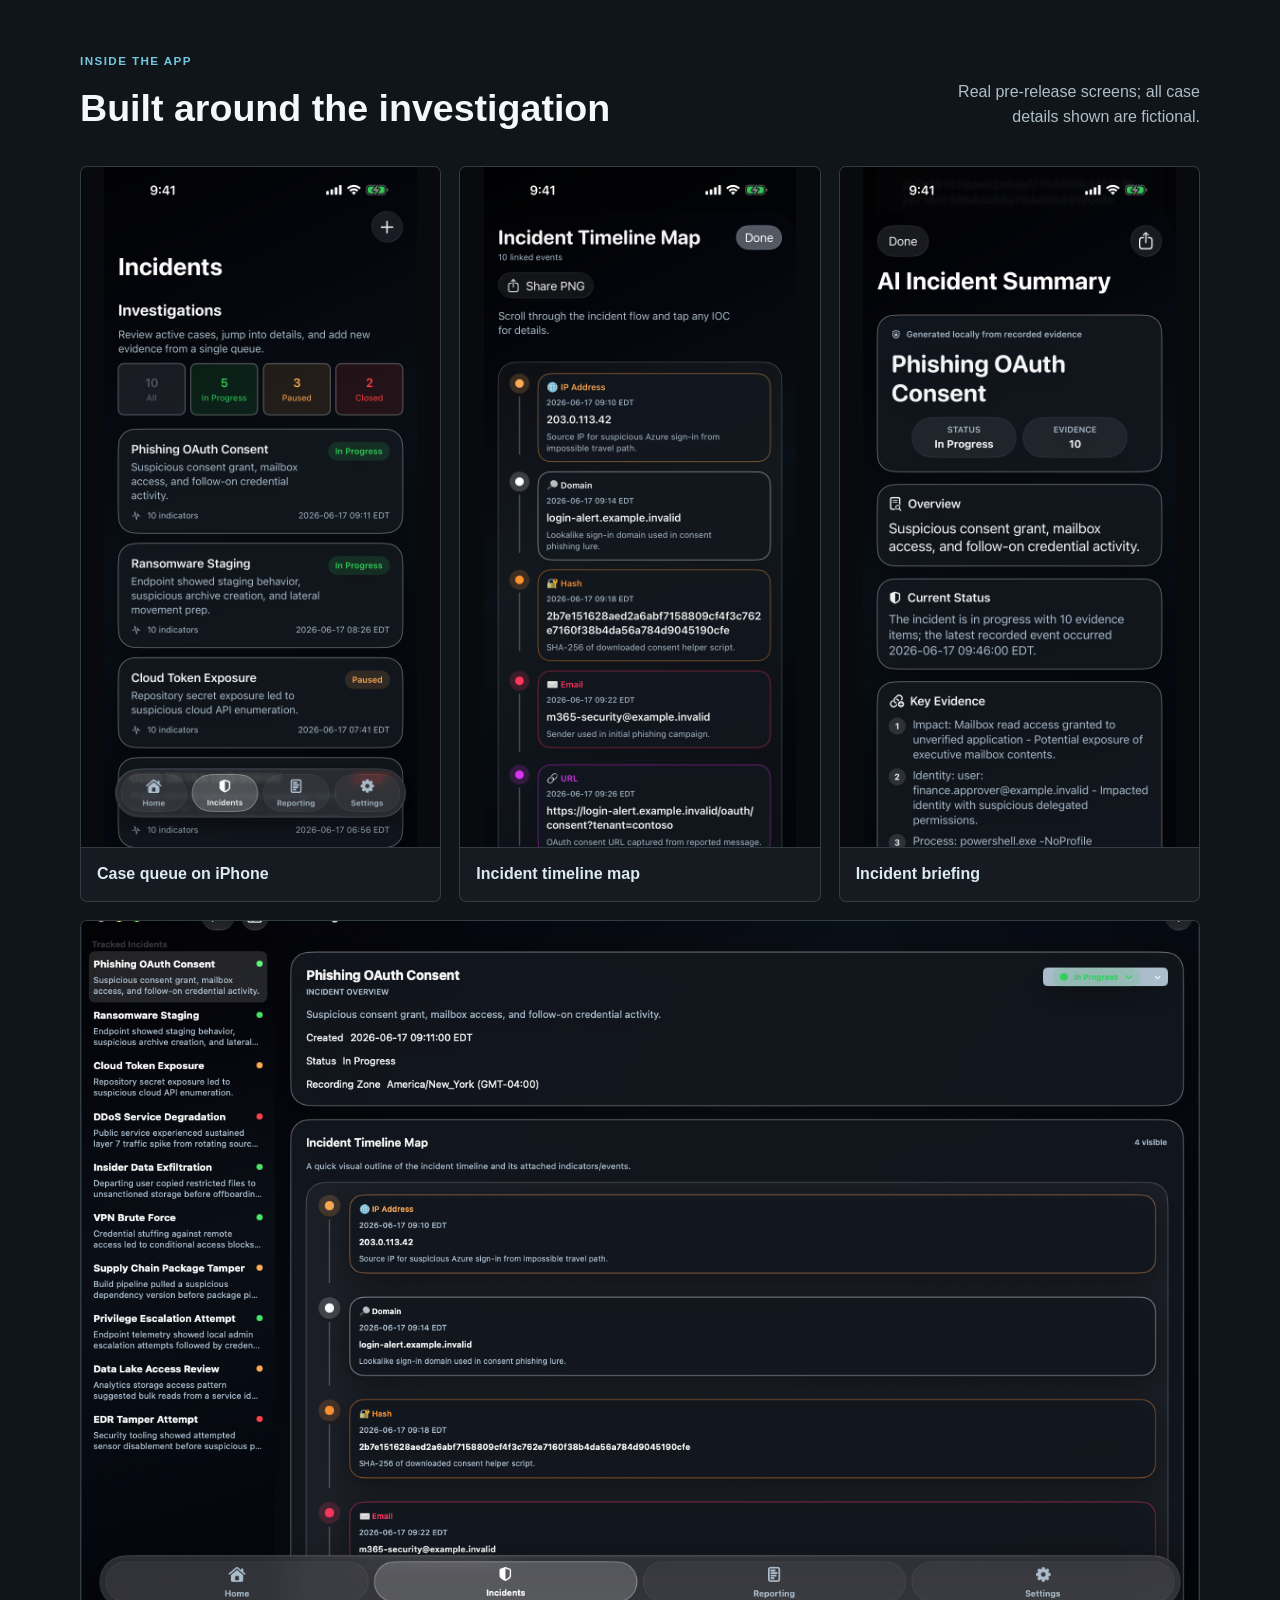
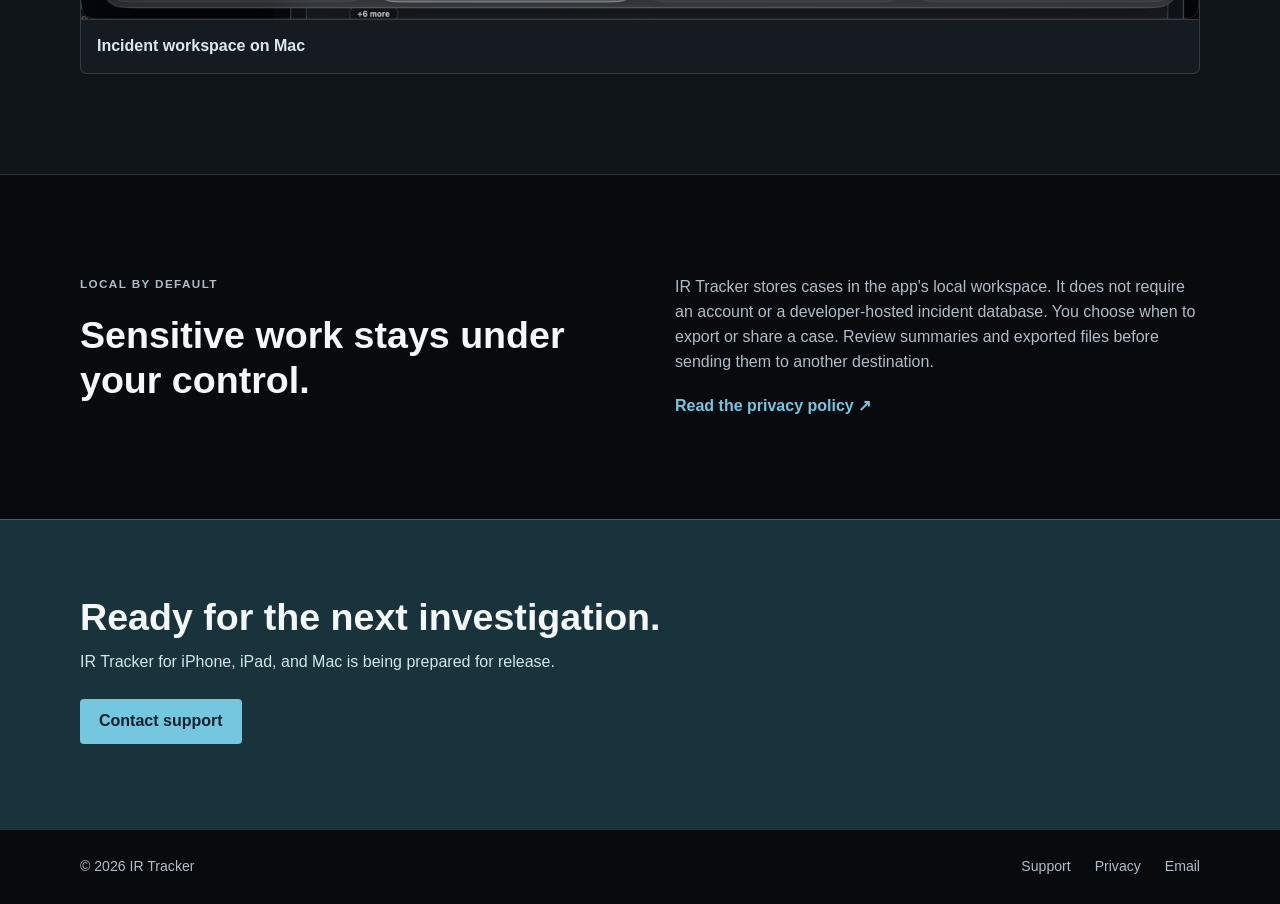
==== commit f441c6a6: "Refresh cached gallery stylesheet" ====
--- a/index.html
+++ b/index.html
@@ -10,7 +10,7 @@
   <title>IR Tracker | Cybersecurity Incident Tracker</title>
   <link rel="icon" type="image/png" href="assets/app-icon.png">
   <link rel="apple-touch-icon" href="assets/app-icon.png">
-  <link rel="stylesheet" href="styles.css">
+  <link rel="stylesheet" href="styles.css?v=2">
 </head>
 <body>
   <header class="site-header">
--- a/styles.css
+++ b/styles.css
@@ -47,11 +47,11 @@
 .screens-band{padding:88px 0 100px;background:#10151a;border-block:1px solid var(--line)}
 .section-heading{display:flex;justify-content:space-between;align-items:end;gap:32px;margin-bottom:36px}
 .section-heading>p{max-width:28ch;text-align:right}
-.screen-grid{display:grid;grid-template-columns:1fr 1fr 1fr;gap:18px}
-figure{margin:0;background:var(--surface);border:1px solid var(--line);border-radius:7px;overflow:hidden}
-figure img{width:100%;aspect-ratio:4/5;object-fit:cover;object-position:top;background:#080a0e}
+.screen-grid{display:grid;grid-template-columns:repeat(3,minmax(0,1fr));gap:18px}
+figure{min-width:0;margin:0;background:var(--surface);border:1px solid var(--line);border-radius:7px;overflow:hidden}
+figure img{width:100%;height:680px;object-fit:contain;background:#080a0e}
 figure.mac-screen{grid-column:1/-1}
-figure.mac-screen img{aspect-ratio:16/10;object-fit:contain}
+figure.mac-screen img{height:auto;aspect-ratio:16/10}
 figcaption{padding:14px 16px;color:#dceaf0;font-weight:700;border-top:1px solid var(--line)}
 .privacy-note{display:grid;grid-template-columns:1fr 1fr;gap:70px}
 .privacy-note p{margin:0 0 20px}
@@ -73,4 +73,4 @@
 .faq h3{margin-bottom:8px}
 .faq p{margin:0}
 @media(max-width:760px){.header-inner{align-items:start;flex-direction:column;padding-block:13px;gap:9px}nav{width:100%;gap:17px}.intro{grid-template-columns:1fr;padding-top:48px;gap:37px}.intro-preview{width:min(400px,100%);height:480px;min-height:0}.feature-grid,.steps,.screen-grid,.privacy-note{grid-template-columns:1fr}.feature-grid article,.feature-grid article+article{border-left:0;border-top:1px solid var(--line);padding:22px 0}.section{padding-block:64px}.steps{gap:27px;margin-top:33px}.screens-band{padding-block:64px}.section-heading{display:block}.section-heading>p{text-align:left;margin-top:16px}.screen-grid{grid-template-columns:repeat(2,minmax(0,1fr))}.screen-grid figure:first-child{grid-column:1/-1}.privacy-note{gap:24px}}
-@media(max-width:480px){.wrap{width:calc(100% - 32px)}.screen-grid{grid-template-columns:1fr}.screen-grid figure:first-child{grid-column:auto}figure img{aspect-ratio:4/4}.mac-screen img{aspect-ratio:16/10}.intro-preview{height:430px}nav{gap:13px}nav a{font-size:.84rem}}
+@media(max-width:480px){.wrap{width:calc(100% - 32px)}.screen-grid{grid-template-columns:1fr}.screen-grid figure:first-child{grid-column:auto}figure img{height:580px}figure.mac-screen img{height:auto;aspect-ratio:16/10}.intro-preview{height:430px}nav{gap:13px}nav a{font-size:.84rem}}
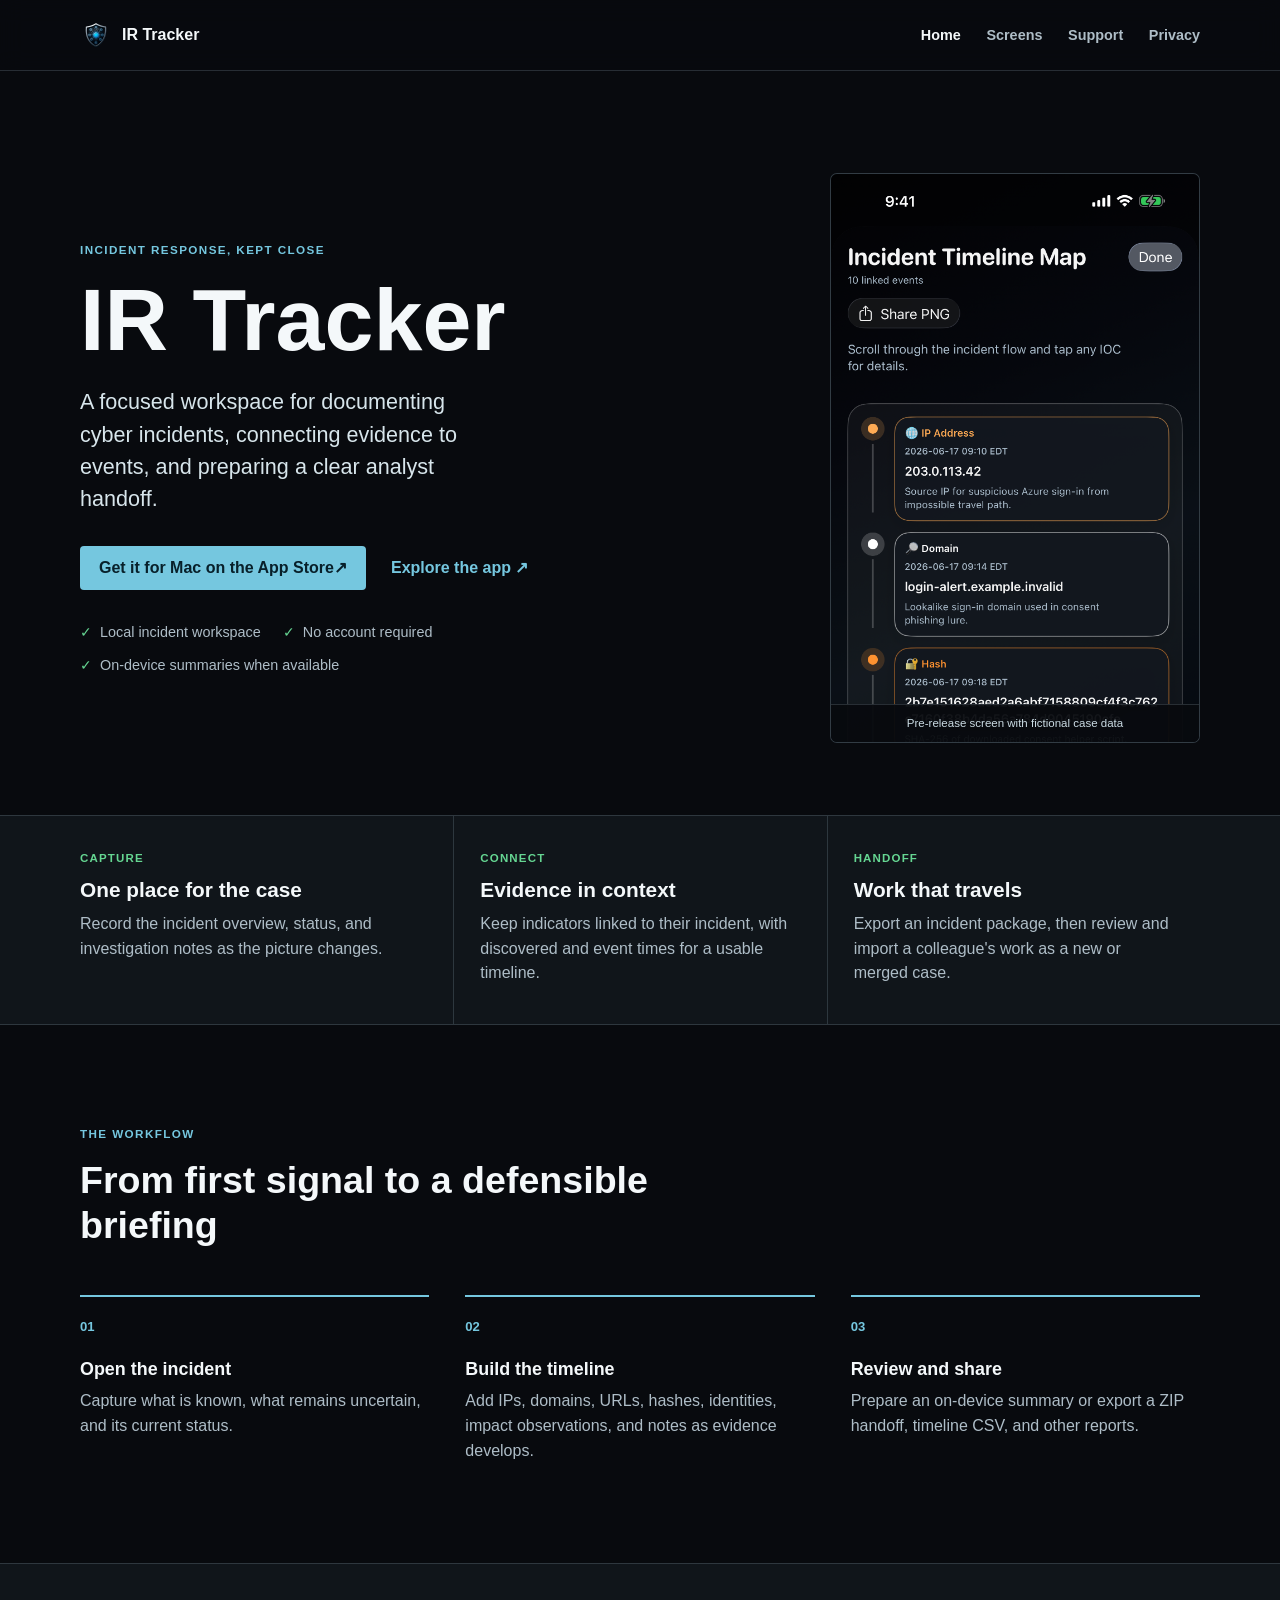
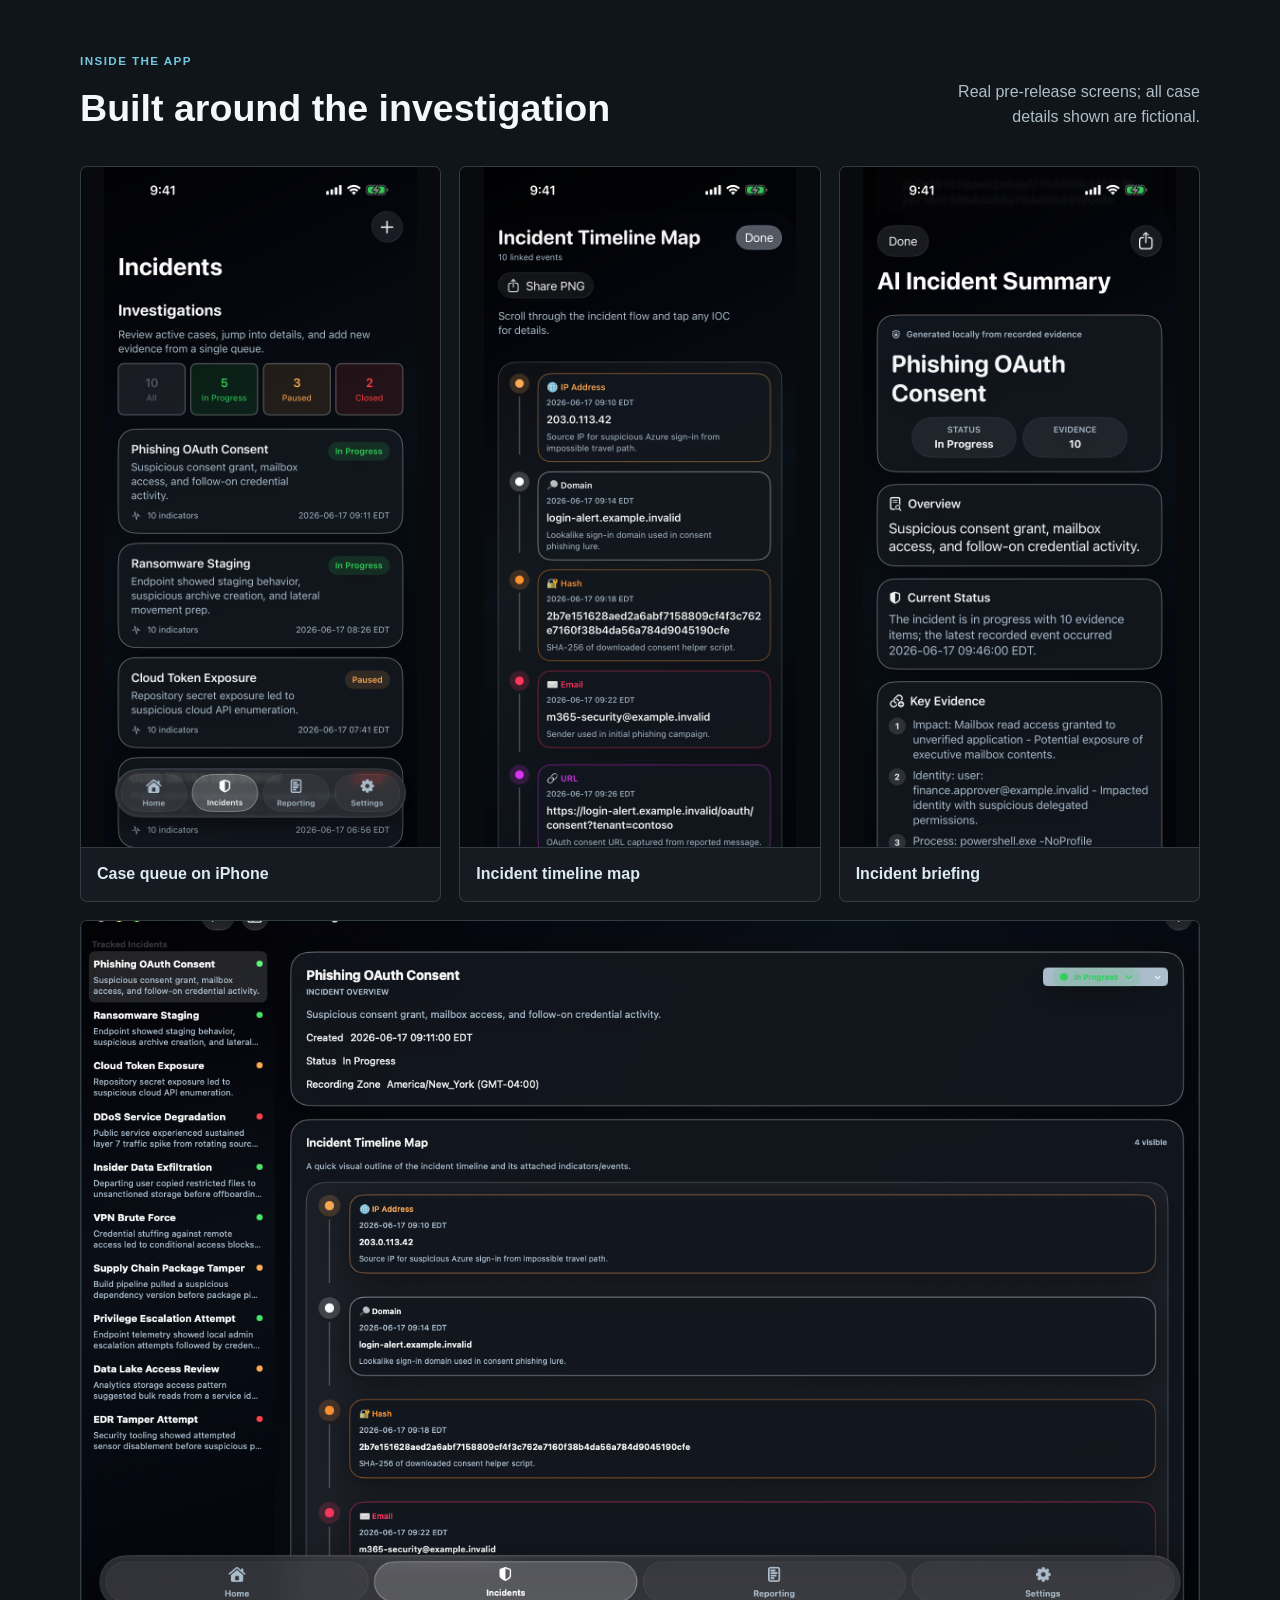
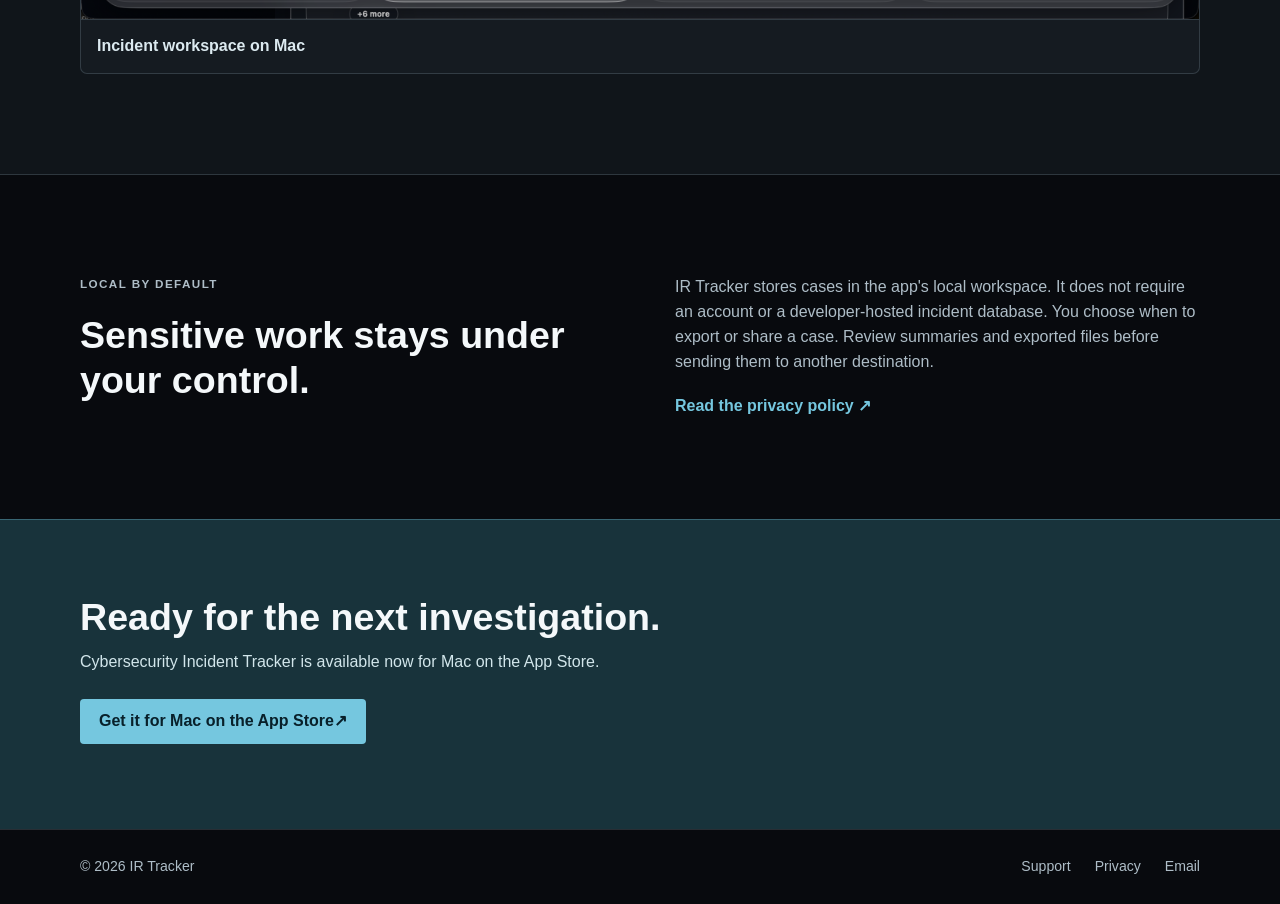
==== commit db2aa903: "Link live Mac App Store release from site" ====
--- a/index.html
+++ b/index.html
@@ -3,7 +3,7 @@
 <head>
   <meta charset="utf-8">
   <meta name="viewport" content="width=device-width, initial-scale=1, viewport-fit=cover">
-  <meta name="description" content="IR Tracker is a local-first incident response workspace for cases, evidence, timelines, on-device summaries, and analyst handoffs on iPhone, iPad, and Mac.">
+  <meta name="description" content="IR Tracker is a local-first incident response workspace for cases, evidence, timelines, on-device summaries, and analyst handoffs. Available now for Mac on the App Store.">
   <meta property="og:type" content="website">
   <meta property="og:title" content="IR Tracker | Cybersecurity Incident Tracker">
   <meta property="og:description" content="Keep the investigation, evidence, and handoff in one place.">
@@ -26,7 +26,7 @@
         <p class="eyebrow">Incident response, kept close</p>
         <h1>IR Tracker</h1>
         <p class="lead">A focused workspace for documenting cyber incidents, connecting evidence to events, and preparing a clear analyst handoff.</p>
-        <div class="intro-actions"><span class="availability">Preparing for the App Store</span><a class="text-link" href="#screens">Explore the app <span aria-hidden="true">↗</span></a></div>
+        <div class="intro-actions"><a class="button" href="https://apps.apple.com/us/app/cybersecurity-incident-tracker/id6794006064" aria-label="Get Cybersecurity Incident Tracker for Mac on the App Store">Get it for Mac on the App Store <span aria-hidden="true">↗</span></a><a class="text-link" href="#screens">Explore the app <span aria-hidden="true">↗</span></a></div>
         <ul class="trust-list"><li>Local incident workspace</li><li>No account required</li><li>On-device summaries when available</li></ul>
       </div>
       <div class="intro-preview"><img src="assets/timeline.png" width="1320" height="2868" alt="IR Tracker timeline map connecting indicators and events for a fictional incident"><span>Pre-release screen with fictional case data</span></div>
@@ -48,7 +48,7 @@
     <section class="screens-band" id="screens"><div class="wrap"><div class="section-heading"><div><p class="eyebrow">Inside the app</p><h2>Built around the investigation</h2></div><p>Real pre-release screens; all case details shown are fictional.</p></div><div class="screen-grid"><figure><img src="assets/incident.png" width="1320" height="2868" loading="lazy" alt="iPhone incident queue showing status and evidence counts for fictional cases"><figcaption>Case queue on iPhone</figcaption></figure><figure><img src="assets/timeline.png" width="1320" height="2868" loading="lazy" alt="iPhone timeline map showing evidence connected to a fictional incident"><figcaption>Incident timeline map</figcaption></figure><figure><img src="assets/summary.png" width="1320" height="2868" loading="lazy" alt="iPhone incident briefing with status, evidence, impact, and next action"><figcaption>Incident briefing</figcaption></figure><figure class="mac-screen"><img src="assets/mac-incident.png" width="1440" height="900" loading="lazy" alt="Mac incident workspace with case list and detailed timeline map"><figcaption>Incident workspace on Mac</figcaption></figure></div></div></section>
 
     <section class="section wrap privacy-note"><div><p class="eyebrow">Local by default</p><h2>Sensitive work stays under your control.</h2></div><div><p>IR Tracker stores cases in the app's local workspace. It does not require an account or a developer-hosted incident database. You choose when to export or share a case. Review summaries and exported files before sending them to another destination.</p><a class="text-link" href="privacy.html">Read the privacy policy <span aria-hidden="true">↗</span></a></div></section>
-    <section class="closing"><div class="wrap"><h2>Ready for the next investigation.</h2><p>IR Tracker for iPhone, iPad, and Mac is being prepared for release.</p><a href="mailto:cyberirtracker@gmail.com" class="button">Contact support</a></div></section>
+    <section class="closing"><div class="wrap"><h2>Ready for the next investigation.</h2><p>Cybersecurity Incident Tracker is available now for Mac on the App Store.</p><a href="https://apps.apple.com/us/app/cybersecurity-incident-tracker/id6794006064" class="button" aria-label="Get Cybersecurity Incident Tracker for Mac on the App Store">Get it for Mac on the App Store <span aria-hidden="true">↗</span></a></div></section>
   </main>
   <footer><div class="wrap footer-inner"><span>© 2026 IR Tracker</span><div><a href="support.html">Support</a><a href="privacy.html">Privacy</a><a href="mailto:cyberirtracker@gmail.com">Email</a></div></div></footer>
 </body>
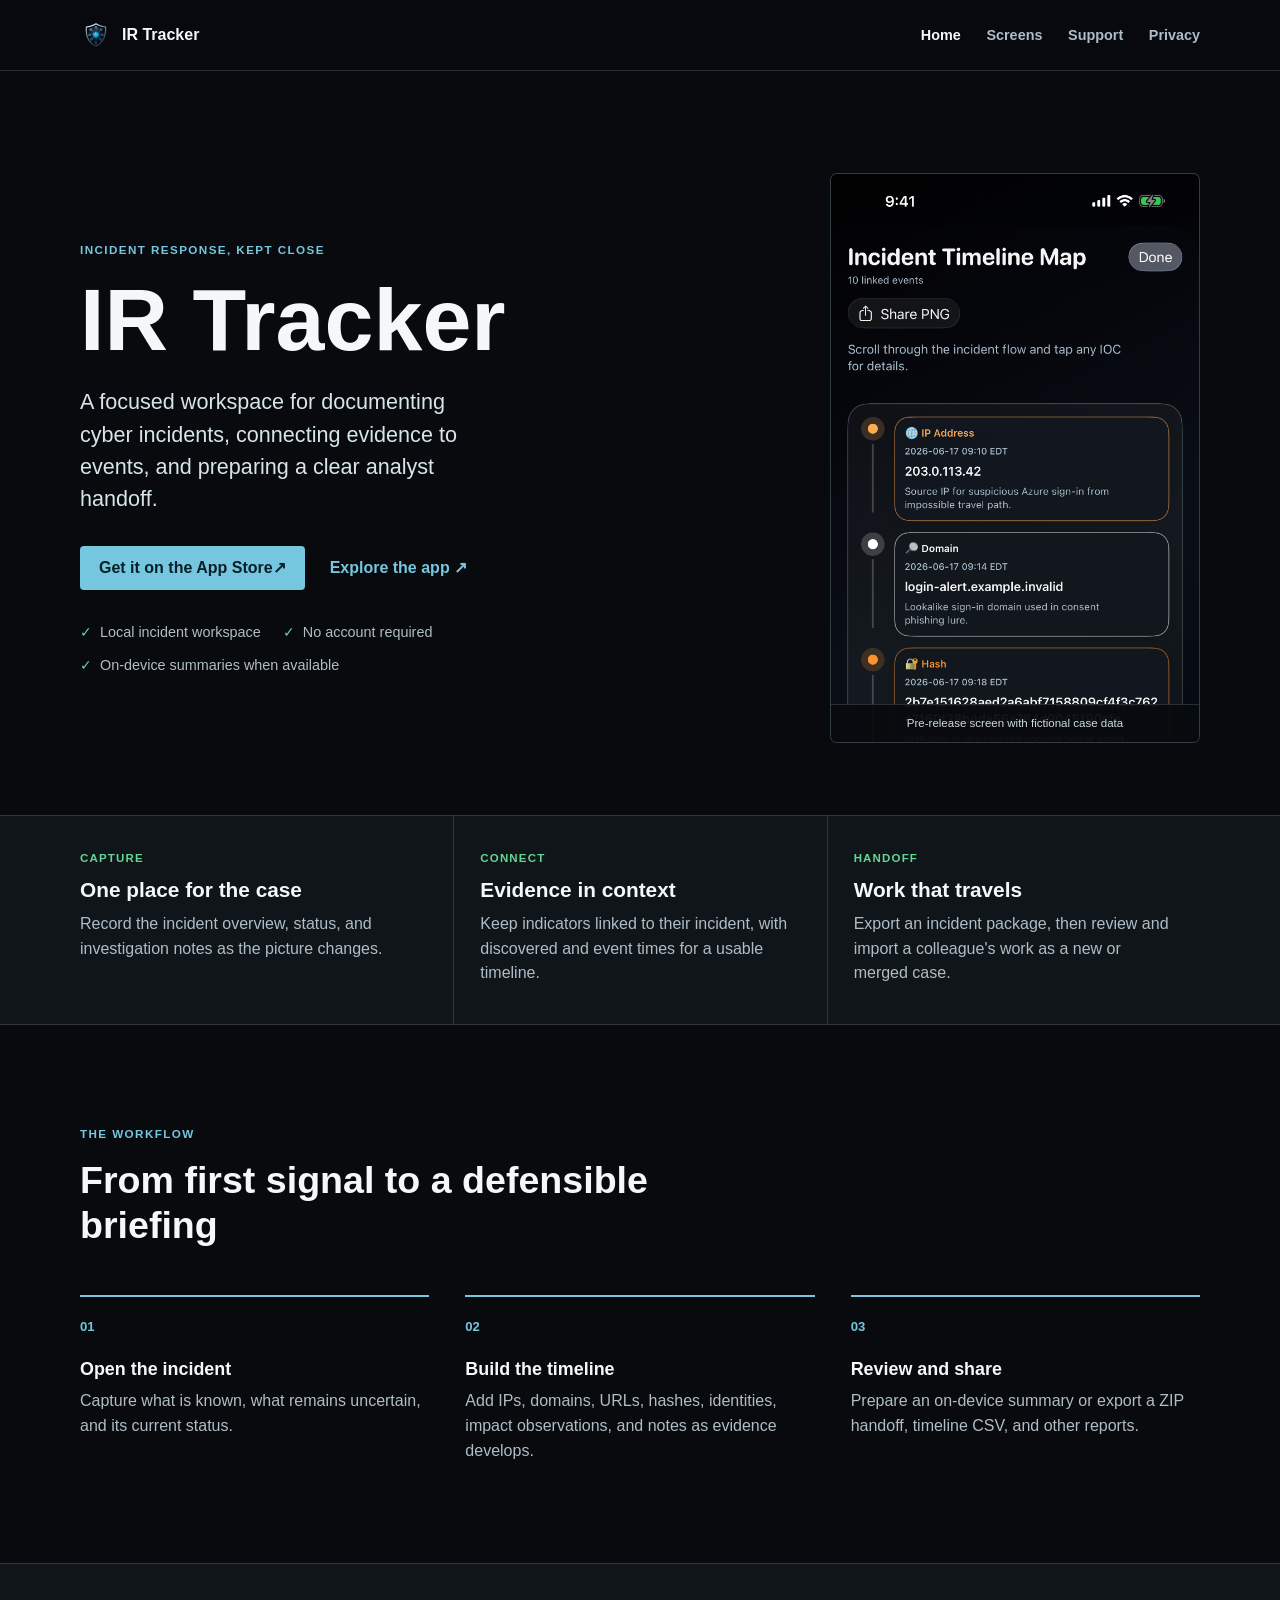
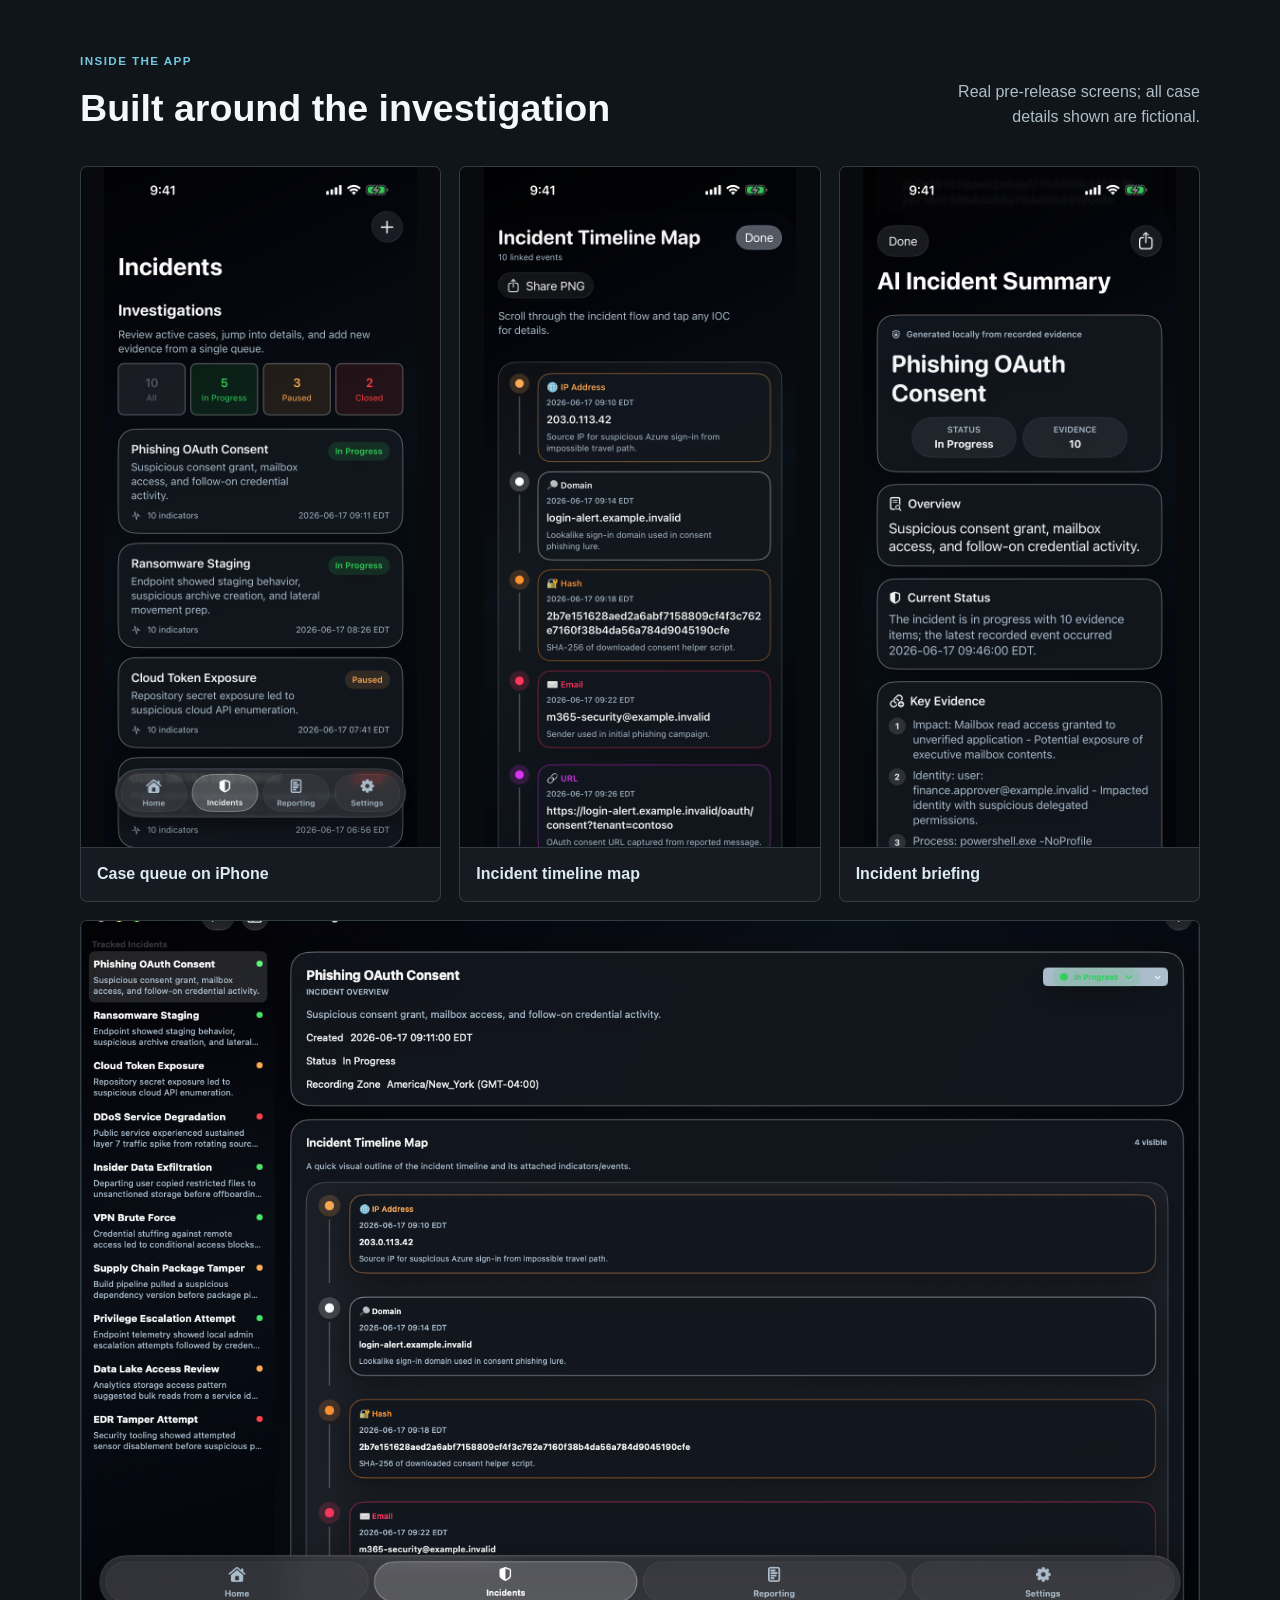
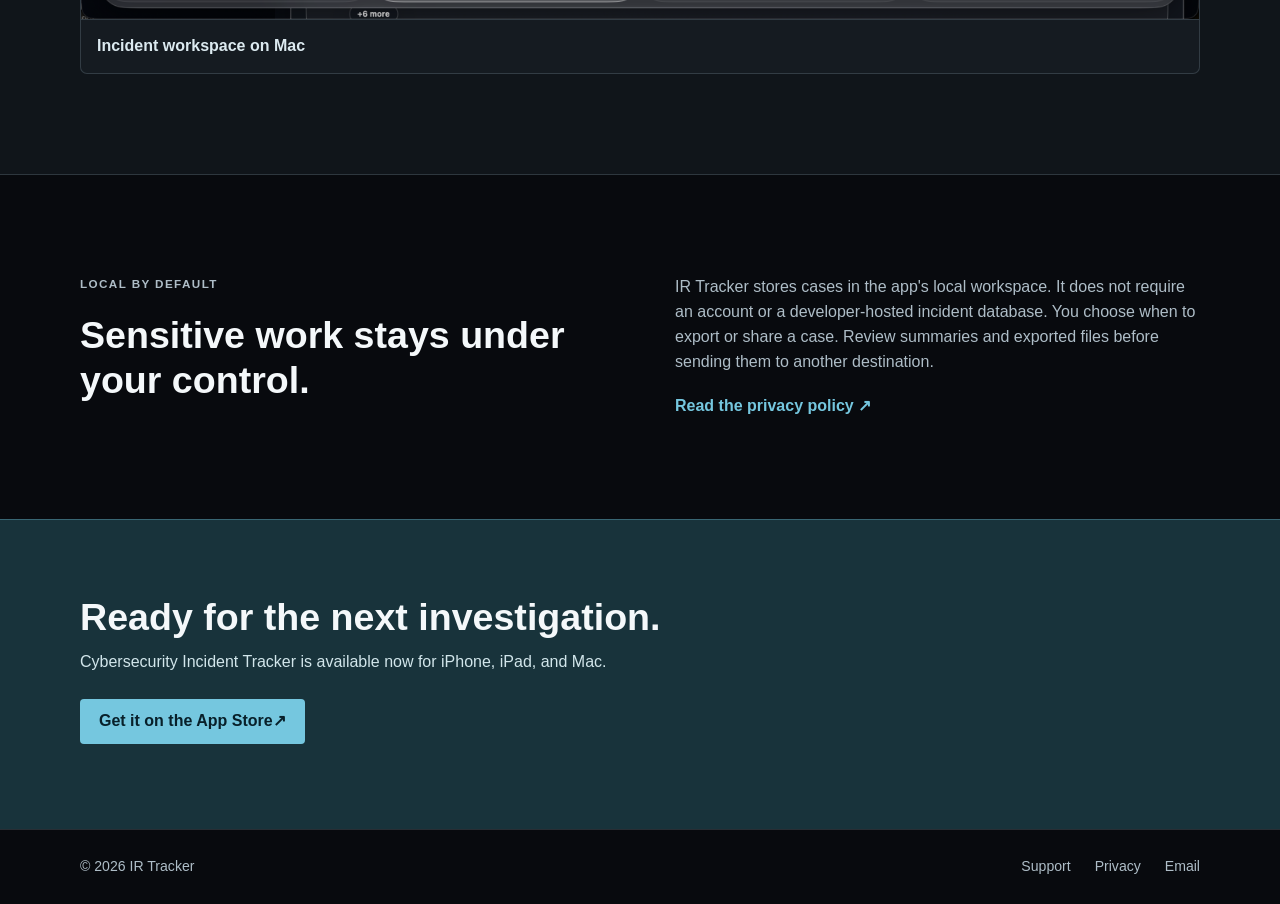
==== commit eb9eb7d9: "Use App Store copy for iPhone iPad and Mac" ====
--- a/index.html
+++ b/index.html
@@ -3,7 +3,7 @@
 <head>
   <meta charset="utf-8">
   <meta name="viewport" content="width=device-width, initial-scale=1, viewport-fit=cover">
-  <meta name="description" content="IR Tracker is a local-first incident response workspace for cases, evidence, timelines, on-device summaries, and analyst handoffs. Available now for Mac on the App Store.">
+  <meta name="description" content="IR Tracker is a local-first incident response workspace for cases, evidence, timelines, on-device summaries, and analyst handoffs. Available now for iPhone, iPad, and Mac on the App Store.">
   <meta property="og:type" content="website">
   <meta property="og:title" content="IR Tracker | Cybersecurity Incident Tracker">
   <meta property="og:description" content="Keep the investigation, evidence, and handoff in one place.">
@@ -26,7 +26,7 @@
         <p class="eyebrow">Incident response, kept close</p>
         <h1>IR Tracker</h1>
         <p class="lead">A focused workspace for documenting cyber incidents, connecting evidence to events, and preparing a clear analyst handoff.</p>
-        <div class="intro-actions"><a class="button" href="https://apps.apple.com/us/app/cybersecurity-incident-tracker/id6794006064" aria-label="Get Cybersecurity Incident Tracker for Mac on the App Store">Get it for Mac on the App Store <span aria-hidden="true">↗</span></a><a class="text-link" href="#screens">Explore the app <span aria-hidden="true">↗</span></a></div>
+        <div class="intro-actions"><a class="button" href="https://apps.apple.com/us/app/cybersecurity-incident-tracker/id6794006064" aria-label="Get Cybersecurity Incident Tracker on the App Store">Get it on the App Store <span aria-hidden="true">↗</span></a><a class="text-link" href="#screens">Explore the app <span aria-hidden="true">↗</span></a></div>
         <ul class="trust-list"><li>Local incident workspace</li><li>No account required</li><li>On-device summaries when available</li></ul>
       </div>
       <div class="intro-preview"><img src="assets/timeline.png" width="1320" height="2868" alt="IR Tracker timeline map connecting indicators and events for a fictional incident"><span>Pre-release screen with fictional case data</span></div>
@@ -48,7 +48,7 @@
     <section class="screens-band" id="screens"><div class="wrap"><div class="section-heading"><div><p class="eyebrow">Inside the app</p><h2>Built around the investigation</h2></div><p>Real pre-release screens; all case details shown are fictional.</p></div><div class="screen-grid"><figure><img src="assets/incident.png" width="1320" height="2868" loading="lazy" alt="iPhone incident queue showing status and evidence counts for fictional cases"><figcaption>Case queue on iPhone</figcaption></figure><figure><img src="assets/timeline.png" width="1320" height="2868" loading="lazy" alt="iPhone timeline map showing evidence connected to a fictional incident"><figcaption>Incident timeline map</figcaption></figure><figure><img src="assets/summary.png" width="1320" height="2868" loading="lazy" alt="iPhone incident briefing with status, evidence, impact, and next action"><figcaption>Incident briefing</figcaption></figure><figure class="mac-screen"><img src="assets/mac-incident.png" width="1440" height="900" loading="lazy" alt="Mac incident workspace with case list and detailed timeline map"><figcaption>Incident workspace on Mac</figcaption></figure></div></div></section>
 
     <section class="section wrap privacy-note"><div><p class="eyebrow">Local by default</p><h2>Sensitive work stays under your control.</h2></div><div><p>IR Tracker stores cases in the app's local workspace. It does not require an account or a developer-hosted incident database. You choose when to export or share a case. Review summaries and exported files before sending them to another destination.</p><a class="text-link" href="privacy.html">Read the privacy policy <span aria-hidden="true">↗</span></a></div></section>
-    <section class="closing"><div class="wrap"><h2>Ready for the next investigation.</h2><p>Cybersecurity Incident Tracker is available now for Mac on the App Store.</p><a href="https://apps.apple.com/us/app/cybersecurity-incident-tracker/id6794006064" class="button" aria-label="Get Cybersecurity Incident Tracker for Mac on the App Store">Get it for Mac on the App Store <span aria-hidden="true">↗</span></a></div></section>
+    <section class="closing"><div class="wrap"><h2>Ready for the next investigation.</h2><p>Cybersecurity Incident Tracker is available now for iPhone, iPad, and Mac.</p><a href="https://apps.apple.com/us/app/cybersecurity-incident-tracker/id6794006064" class="button" aria-label="Get Cybersecurity Incident Tracker on the App Store">Get it on the App Store <span aria-hidden="true">↗</span></a></div></section>
   </main>
   <footer><div class="wrap footer-inner"><span>© 2026 IR Tracker</span><div><a href="support.html">Support</a><a href="privacy.html">Privacy</a><a href="mailto:cyberirtracker@gmail.com">Email</a></div></div></footer>
 </body>
